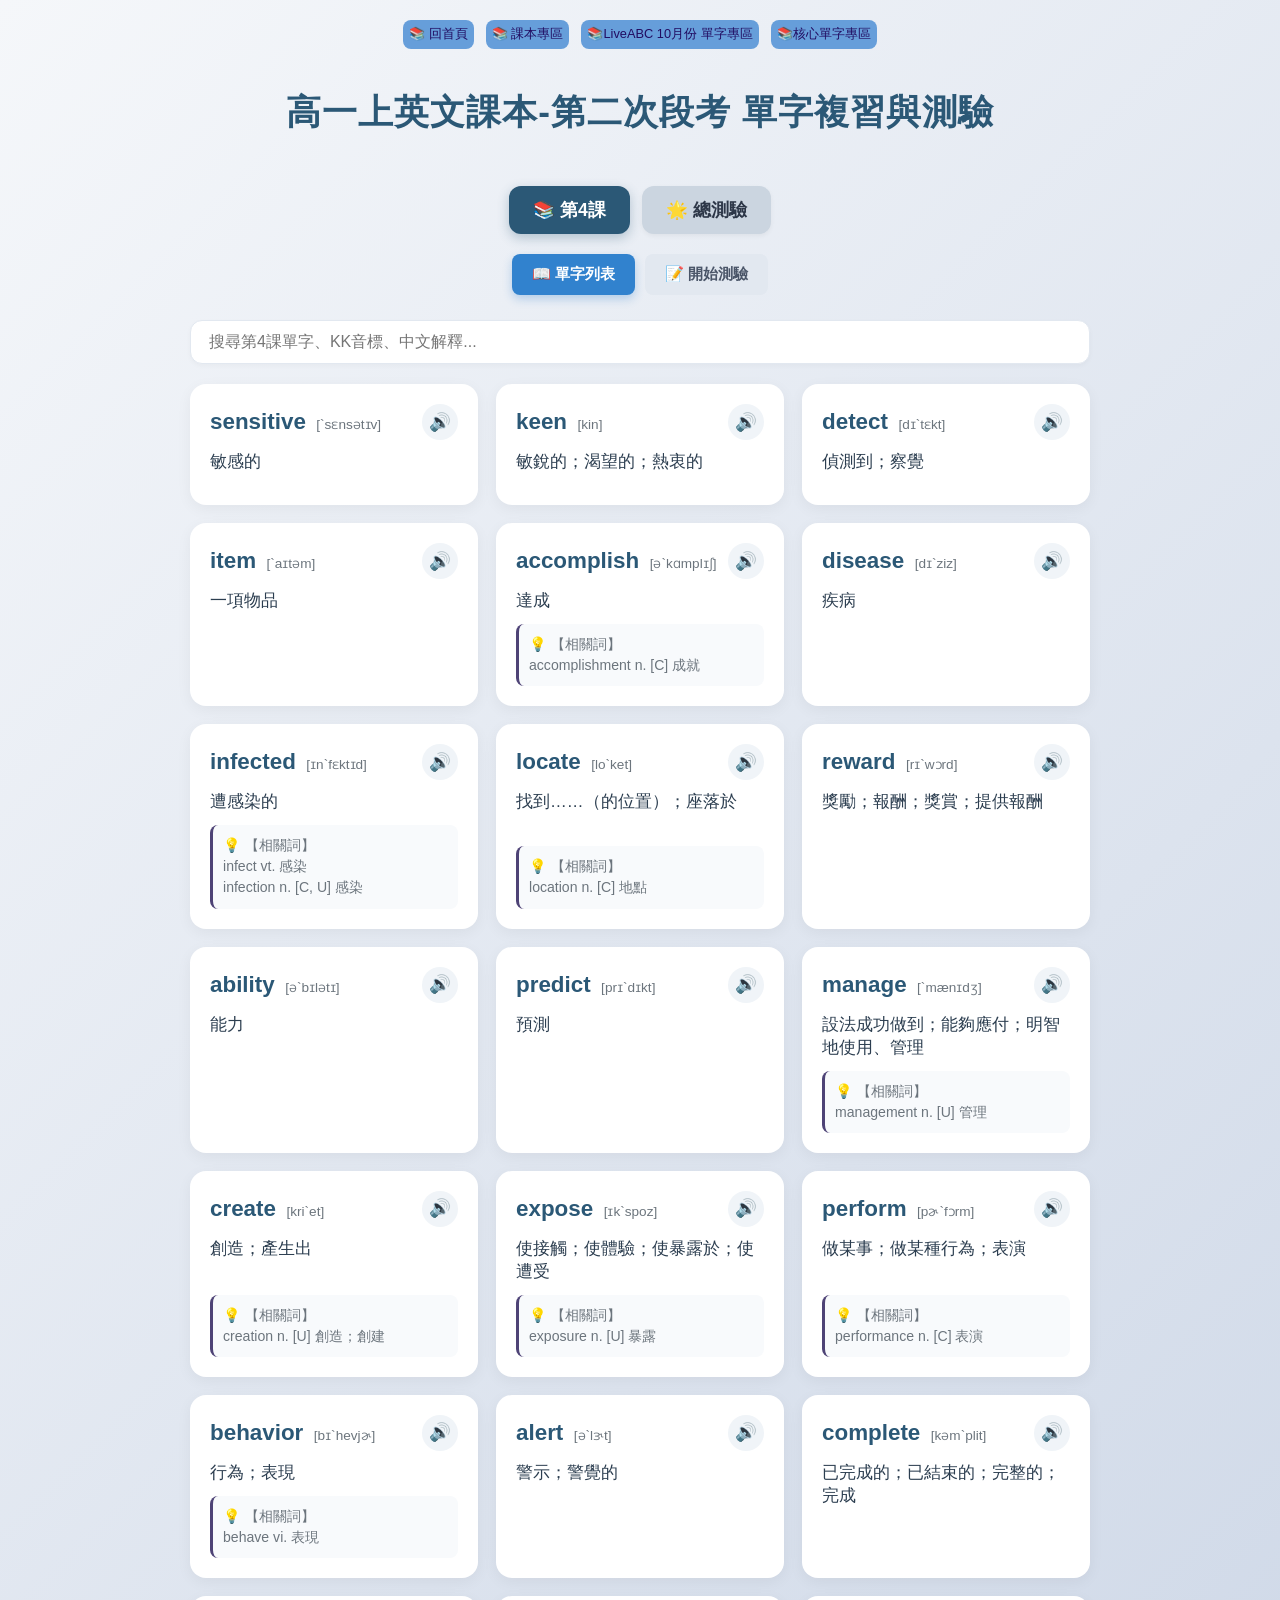
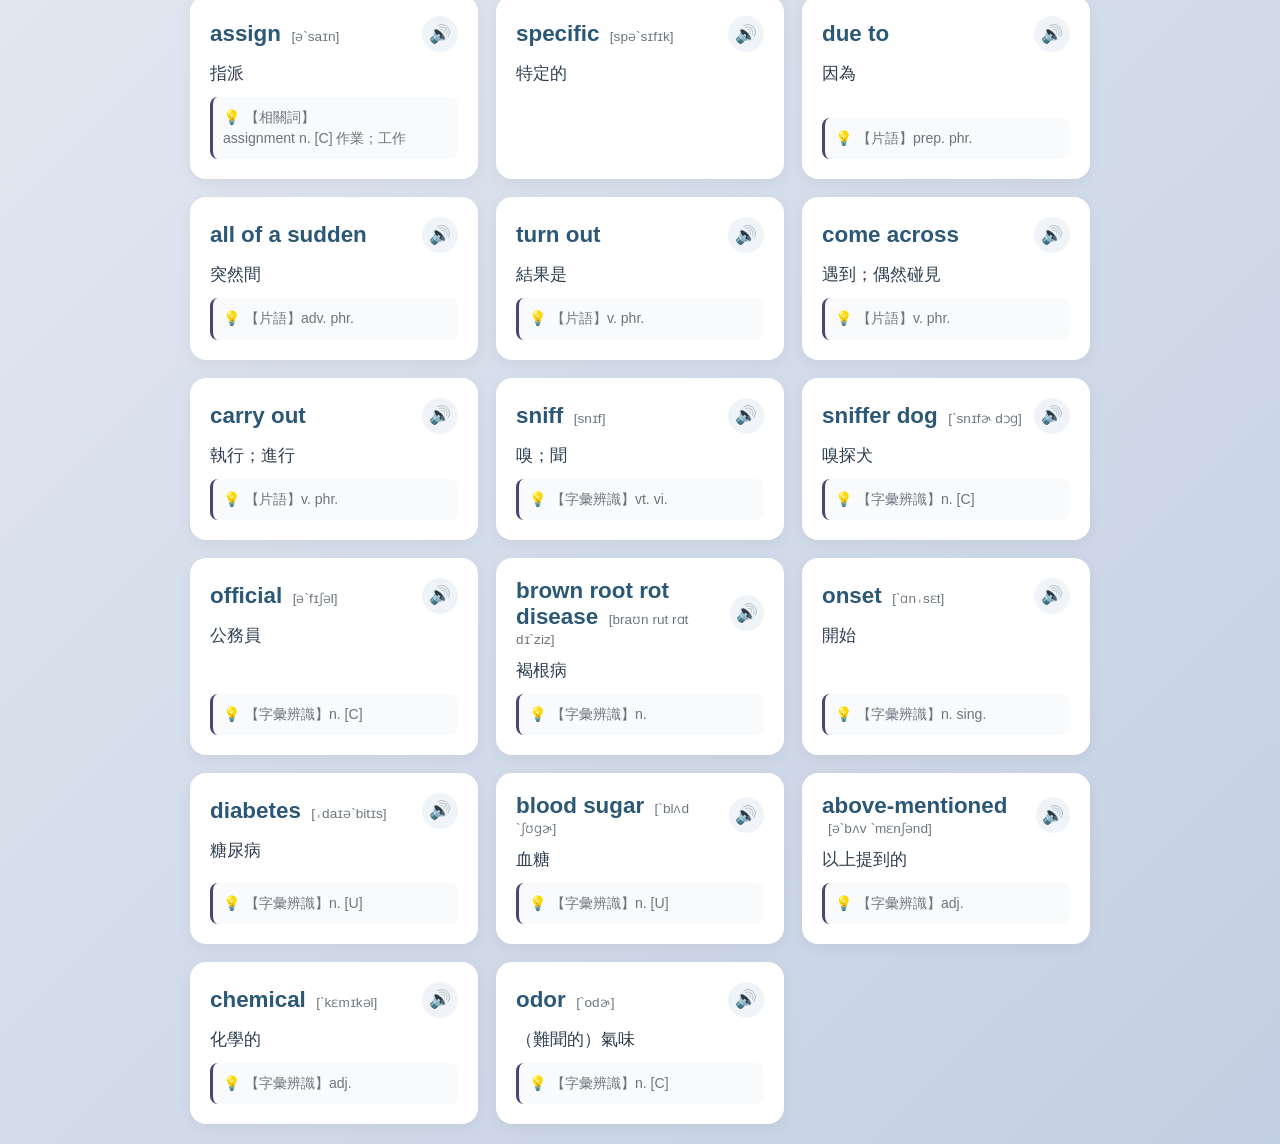
==== index.html @ f65d8a89 "first commit" ====
<!DOCTYPE html>
<html lang="zh-TW">
<head>
    <meta charset="UTF-8">
    <meta name="viewport" content="width=device-width, initial-scale=1.0">
    <title>高一上英文課本-第二次段考 單字複習與測驗</title>
    <link rel="stylesheet" href="style.css">
</head>
<body>
    <div class="container">
        <div class="lesson-tabs">
            <button class="lesson1-btn lesson0-btn" onclick="location.href='index.html'">📚 回首頁 </button>
            <button class="lesson1-btn lesson0-btn" onclick="location.href='index-TextBook-2.html'">📚 課本專區</button>
            <button class="lesson1-btn lesson0-btn" onclick="location.href='index-LiveABC_10_1.html'">📚LiveABC 10月份 單字專區</button>
            <button class="lesson1-btn lesson0-btn" onclick="location.href='index-7000.html'">📚核心單字專區</button>
        </div>
        <header>
            <h1 id="page-title">高一上英文課本-第二次段考 單字複習與測驗</h1>  
        </header>

        <!-- 動態生成：單元切換頁籤 -->
        <div class="lesson-tabs" id="lessonTabsContainer"></div>

        <!-- 動態生成：單元內容區塊 -->
        <div id="dynamicContentContainer"></div>
    </div>

    <!-- 載入資料與測驗引擎 -->
    <script src="WordsData/book1_test2.js"></script>
    <script src="quiz-engine.js"></script>

    <script>
        // =========================================================================
        // 【動態設定區】以後只要在這裡加單元，或在 JS 加資料，HTML 永遠不用動！
        // =========================================================================
        const unitsConfig = [
            // { id: 'lesson1', shortId: 'l1', name: '第1課', dataVar: 'lesson1Data' },
            // { id: 'lesson2', shortId: 'l2', name: '第2課', dataVar: 'lesson2Data' },
            // { id: 'lesson3', shortId: 'l3', name: '第3課', dataVar: 'lesson3Data' },
            { id: 'lesson4', shortId: 'l4', name: '第4課', dataVar: 'lesson4Data' }
            // 之後要加第5單元、第6單元...直接在這裡繼續加物件即可：
            // { id: 'lesson5', shortId: 'l5', name: '第5課', dataVar: 'magazine10w5WordsData' },
        ];

        const lessonWordsMap = {
            //   magazine10w1WordsData: magazine10w1WordsData,
            //   magazine10w2WordsData: magazine10w2WordsData,
            //   magazine10w3WordsData: magazine10w3WordsData,
              lesson4Data: lesson4Data
             // 之後要加第5週、第6週...直接在這裡繼續加物件即可：
             // magazine10w5WordsData: magazine10w5WordsData,
             //注意： 這裡的 magazine10w5WordsData 必須確實存在，否則可能出現 ReferenceError，導致後續程式無法執行。
         };


        // 讓共用引擎抓取資料
        
function getDataByLessonId(lessonId) {
    if (lessonId === 'all') {
        return typeof allData !== 'undefined' ? allData : [];
    }

    const unit = unitsConfig.find(
        u => u.id === lessonId || u.shortId === lessonId
    );

    if (!unit) return [];

    return lessonWordsMap[unit.dataVar] || [];
}


        // 動態渲染整個頁面結構與單字列表
        function initDynamicApp() {
            const tabsContainer = document.getElementById('lessonTabsContainer');
            const contentContainer = document.getElementById('dynamicContentContainer');

            let tabsHtml = '';
            let contentsHtml = '';

            unitsConfig.forEach((unit, index) => {
                const isActiveTab = index === 0 ? 'active' : '';
                const isActiveContent = index === 0 ? 'active' : '';
                const sId = unit.shortId;

                // 產生頂部按鈕
                tabsHtml += `<button class="lesson-btn ${isActiveTab}" onclick="switchLesson('${unit.id}')">📚 ${unit.name}</button>`;

                // 產生對應的單字列表與測驗介面（完全對齊 quiz-engine.js 所需的 ID）
                contentsHtml += `
                    <div id="${unit.id}-container" class="lesson-content ${isActiveContent}">
                        <div class="nav-tabs">
                            <button class="tab-btn active" onclick="switchTab('${sId}', 'list')">📖 單字列表</button>
                            <button class="tab-btn" onclick="switchTab('${sId}', 'quiz')">📝 開始測驗</button>
                        </div>
                        <div id="${sId}-list-tab" class="tab-content active">
                            <div class="controls">
                                <input type="text" id="${sId}-searchInput" class="search-input" placeholder="搜尋${unit.name}單字、KK音標、中文解釋..." onkeyup="filterWords('${sId}')">
                            </div>
                            <div class="word-grid" id="${sId}-wordGrid"></div>
                        </div>
                        <div id="${sId}-quiz-tab" class="tab-content">
                            <div class="quiz-outer-card">
                                <div class="mode-header-title">🎯 ${unit.name}單字互動測驗</div>
                                <div class="mode-header-desc">請選擇您想要的測驗模式與題數，點擊開始挑戰！</div>
                                <div class="setup-panel" id="${sId}-quizSetupPanel">
                                    <div class="setup-group">
                                        <label>選擇測驗題型：</label>
                                        <div class="setup-options">
                                            <button class="setup-btn active" id="${sId}-typeChoiceBtn" onclick="setQuizType('${sId}', 'choice')">英選中 (看英選中)</button>
                                            <button class="setup-btn" id="${sId}-typeChineseToEnglishBtn" onclick="setQuizType('${sId}', 'chineseToEnglish')">中選英 (看中選英)</button>
                                            <button class="setup-btn" id="${sId}-typeSpellBtn" onclick="setQuizType('${sId}', 'spell')">手動拼字填空</button>
                                        </div>
                                    </div>
                                    <div class="setup-group">
                                        <label>選擇測驗題數：</label>
                                        <div class="setup-options">
                                            <button class="setup-btn active" id="${sId}-count10Btn" onclick="setQuizCount('${sId}', 10)">10 題</button>
                                            <button class="setup-btn" id="${sId}-countAllBtn" onclick="setQuizCount('${sId}', 'all')">全部題數</button>
                                        </div>
                                    </div>
                                    <button class="full-next-btn" onclick="startQuiz('${sId}')">🚀 開始作答</button>
                                </div>
                                <div id="${sId}-quizActiveArea" style="display: none;">
                                    <div class="sticky-score-bar">
                                        <span id="${sId}-quizProgress" style="font-weight: bold; color: #4a5568;">進度：0 / 10</span>
                                        <span id="${sId}-quizScore" style="font-weight: bold; color: var(--btn-blue); font-size: 1.1rem;">得分：0 分</span>
                                    </div>
                                    <div class="quiz-inner-box">
                                        <div class="question-label" id="${sId}-questionText">載入中...</div>
                                        <div id="${sId}-quizAnswersArea" class="options-group"></div>
                                        <div class="result-banner" id="${sId}-quizBanner"></div>
                                    </div>
                                    <button class="full-next-btn" id="${sId}-quizNextBtn" onclick="nextQuestion('${sId}')" style="display: none;">下一題 ➔</button>
                                </div>
                                <div id="${sId}-quizFinalResult" style="display: none; text-align: center; padding: 25px; background: #edf2f7; border-radius: 12px;">
                                    <h2 style="margin-top: 0; color: #2d3748;">🎉 ${unit.name}測驗完成！</h2>
                                    <p style="font-size: 1.1rem; color: #4a5568;">您的最終得分：</p>
                                    <div id="${sId}-finalScoreDisplay" style="font-size: 3rem; font-weight: bold; color: var(--btn-blue); margin: 10px 0 20px 0;">0 / 100</div>
                                    <div id="${sId}-wrongReviewContainer"></div>
                                    <button class="full-next-btn" onclick="resetQuizSetup('${sId}')" style="max-width: 240px; margin: 20px auto 0 auto;">🔄 重新設定並再試一次</button>
                                </div>
                            </div>
                        </div>
                    </div>
                `;
            });

            // 總測驗
            tabsHtml += `<button class="lesson-btn" onclick="switchLesson('all')">🌟 總測驗</button>`;
            contentsHtml += `
                <div id="all-container" class="lesson-content">
                    <div class="nav-tabs">
                        <button class="tab-btn active" onclick="switchTab('all', 'list')">📖 全部單字總覽</button>
                        <button class="tab-btn" onclick="switchTab('all', 'quiz')">📝 開始總測驗</button>
                    </div>
                    <div id="all-list-tab" class="tab-content active">
                        <div class="controls">
                            <input type="text" id="all-searchInput" class="search-input" placeholder="搜尋所有課程單字、片語、KK音標、中文解釋..." onkeyup="filterWords('all')">
                        </div>
                        <div class="word-grid" id="all-wordGrid"></div>
                    </div>
                    <div id="all-quiz-tab" class="tab-content">
                        <div class="quiz-outer-card">
                            <div class="mode-header-title">🌟 總測驗（涵蓋全部單字與片語）</div>
                            <div class="mode-header-desc">請選擇您想要的測驗模式與題數，挑戰跨課綜合單字大考驗！</div>
                            <div class="setup-panel" id="all-quizSetupPanel">
                                <div class="setup-group">
                                    <label>選擇測驗題型：</label>
                                    <div class="setup-options">
                                        <button class="setup-btn active" id="all-typeChoiceBtn" onclick="setQuizType('all', 'choice')">英選中 (看英選中)</button>
                                        <button class="setup-btn" id="all-typeChineseToEnglishBtn" onclick="setQuizType('all', 'chineseToEnglish')">中選英 (看中選英)</button>
                                        <button class="setup-btn" id="all-typeSpellBtn" onclick="setQuizType('all', 'spell')">手動拼字填空</button>
                                    </div>
                                </div>
                                <div class="setup-group">
                                    <label>選擇測驗題數：</label>
                                    <div class="setup-options">
                                        <button class="setup-btn active" id="all-count10Btn" onclick="setQuizCount('all', 10)">10 題</button>
                                        <button class="setup-btn" id="all-count20Btn" onclick="setQuizCount('all', 20)">20 題</button>
                                        <button class="setup-btn" id="all-countAllBtn" onclick="setQuizCount('all', 'all')">全部題數</button>
                                    </div>
                                </div>
                                <button class="full-next-btn" onclick="startQuiz('all')">🚀 開始總測驗</button>
                            </div>
                            <div id="all-quizActiveArea" style="display: none;">
                                <div class="sticky-score-bar">
                                    <span id="all-quizProgress" style="font-weight: bold; color: #4a5568;">進度：0 / 10</span>
                                    <span id="all-quizScore" style="font-weight: bold; color: var(--btn-blue); font-size: 1.1rem;">得分：0 分</span>
                                </div>
                                <div class="quiz-inner-box">
                                    <div class="question-label" id="all-questionText">載入中...</div>
                                    <div id="all-quizAnswersArea" class="options-group"></div>
                                    <div class="result-banner" id="all-quizBanner"></div>
                                </div>
                                <button class="full-next-btn" id="all-quizNextBtn" onclick="nextQuestion('all')" style="display: none;">下一題 ➔</button>
                            </div>
                            <div id="all-quizFinalResult" style="display: none; text-align: center; padding: 25px; background: #edf2f7; border-radius: 12px;">
                                <h2 style="margin-top: 0; color: #2d3748;">🎉 總測驗完成！</h2>
                                <p style="font-size: 1.1rem; color: #4a5568;">您的最終得分：</p>
                                <div id="all-finalScoreDisplay" style="font-size: 3rem; font-weight: bold; color: var(--btn-blue); margin: 10px 0 20px 0;">0 / 100</div>
                                <div id="all-wrongReviewContainer"></div>
                                <button class="full-next-btn" onclick="resetQuizSetup('all')" style="max-width: 240px; margin: 20px auto 0 auto;">🔄 重新設定並再試一次</button>
                            </div>
                        </div>
                    </div>
                </div>
            `;

            // 注入 DOM 
            tabsContainer.innerHTML = tabsHtml;
            contentContainer.innerHTML = contentsHtml;

            // 確保 DOM 建立完成後，立即呼叫引擎將各單元卡片渲染進各自的網格中
            setTimeout(() => {
    unitsConfig.forEach(unit => {
        const words = getDataByLessonId(unit.id);

        console.log(
            `[${unit.name}] 單字數量：`,
            words.length,
            words
        );

        renderWords(unit.shortId, words);
    });

    if (typeof allData !== 'undefined') {
        console.log('[總複習] 單字數量：', allData.length);
        renderWords('all', allData);
    } else {
        console.error('找不到 allData，請檢查資料來源。');
    }
}, 50);
        }

        // 頁面載入時觸發動態生成
        window.onload = initDynamicApp;
    </script>
</body>
</html>
---- style.css ----
:root {
            --primary: #2b5876;
            --primary-light: #4e4376;
            --bg-grad: linear-gradient(135deg, #f5f7fa 0%, #c3cfe2 100%);
            --card-bg: #ffffff;
            --text-main: #2c3e50;
            --text-sub: #6c757d;
            --border-color: #e2e8f0;
            --danger: #dc3545;
            --danger-bg: #f8d7da;
            --danger-border: #f5c6cb;
            --danger-text: #721c24;
            --success: #28a745;
            --success-bg: #d4edda;
            --success-border: #c3e6cb;
            --success-text: #155724;
            --btn-blue: #3182ce;
            --btn-blue-hover: #2b6cb0;
        }

        body {
            font-family: 'PingFang TC', 'Microsoft JhengHei', 'Helvetica Neue', Arial, sans-serif;
            background: var(--bg-grad);
            margin: 0;
            padding: 20px;
            color: var(--text-main);
            min-height: 100vh;
        }

        .container {
            max-width: 900px;
            margin: 0 auto;
        }

        header {
            text-align: center;
            padding: 20px 0;
            margin-bottom: 20px;
        }

        header h1 {
            margin: 0 0 10px 0;
            font-size: 2.2rem;
            color: var(--primary);
            letter-spacing: 1px;
        }

        header p {
            margin: 0;
            color: var(--text-sub);
            font-size: 1rem;
        }

        /* 課次大分頁列 */
        .lesson-tabs {
            display: flex;
            justify-content: center;
            gap: 12px;
            margin-bottom: 20px;
            flex-wrap: wrap;
        }

        .lesson-btn {
            background-color: #cbd5e0;
            border: none;
            color: #2d3748;
            padding: 12px 24px;
            border-radius: 12px;
            font-size: 1.1rem;
            font-weight: bold;
            cursor: pointer;
            transition: all 0.2s ease;
            box-shadow: 0 2px 5px rgba(0,0,0,0.05);
        }

        
        .lesson-btn:hover {
            background-color: #a0aec0;
        }

        .lesson-btn.active {
            background-color: var(--primary);
            color: white;
            box-shadow: 0 4px 12px rgba(43, 88, 118, 0.3);
        }

        .lesson0-btn {
            padding: 6px 6px; 
            font-size: 0.8rem;
            border-radius: 8px;
        }

        .lesson1-btn {
            background-color: #669eda;
            border: none;
            color: #220d62;
            
        }

        .lesson1-btn:hover {
            background-color: #a0aec0;
        }

        .lesson1-btn.active {
            background-color: var(--primary);
            color: white;
            box-shadow: 0 4px 12px rgba(43, 88, 118, 0.3);
        }



        /* 功能子分頁列 */
        .nav-tabs {
            display: flex;
            justify-content: center;
            gap: 10px;
            margin-bottom: 25px;
        }

        .tab-btn {
            background-color: #e2e8f0;
            border: none;
            color: #4a5568;
            padding: 10px 20px;
            border-radius: 8px;
            font-size: 0.95rem;
            font-weight: bold;
            cursor: pointer;
            transition: all 0.2s ease;
        }

        .tab-btn:hover {
            background-color: #cbd5e0;
        }

        .tab-btn.active {
            background-color: var(--btn-blue);
            color: white;
            box-shadow: 0 4px 10px rgba(49, 130, 206, 0.3);
        }

        .lesson-content {
            display: none;
        }

        .lesson-content.active {
            display: block;
        }

        .tab-content {
            display: none;
        }

        .tab-content.active {
            display: block;
        }

        /* 搜尋與篩選列 */
        .controls {
            margin-bottom: 20px;
        }

        .search-input {
            width: 100%;
            padding: 12px 18px;
            border-radius: 12px;
            border: 1px solid var(--border-color);
            font-size: 1rem;
            box-shadow: 0 2px 5px rgba(0,0,0,0.03);
            outline: none;
            transition: border 0.2s;
            box-sizing: border-box;
        }

        .search-input:focus {
            border-color: var(--primary);
        }

        /* 卡片列表 */
        .word-grid {
            display: grid;
            grid-template-columns: repeat(auto-fill, minmax(270px, 1fr));
            gap: 18px;
        }

        .word-card {
            background: var(--card-bg);
            border-radius: 16px;
            padding: 20px;
            box-shadow: 0 4px 15px rgba(0,0,0,0.05);
            transition: transform 0.2s, box-shadow 0.2s;
            display: flex;
            flex-direction: column;
            justify-content: space-between;
        }

        .word-card:hover {
            transform: translateY(-4px);
            box-shadow: 0 8px 20px rgba(0,0,0,0.1);
        }

        .word-header {
            display: flex;
            justify-content: space-between;
            align-items: center;
            margin-bottom: 10px;
        }

        .word-title {
            font-size: 1.4rem;
            font-weight: bold;
            color: var(--primary);
        }

        .speech-btn {
            background: #f0f4f8;
            border: none;
            border-radius: 50%;
            width: 36px;
            height: 36px;
            cursor: pointer;
            display: flex;
            align-items: center;
            justify-content: center;
            font-size: 1.1rem;
            transition: background 0.2s;
        }

        .speech-btn:hover {
            background: #e2e8f0;
        }

        .word-def {
            font-size: 1.05rem;
            color: var(--text-main);
            margin-bottom: 12px;
            font-weight: 500;
        }

        .word-ext {
            font-size: 0.88rem;
            color: var(--text-sub);
            background: #f8fafc;
            padding: 10px;
            border-radius: 8px;
            border-left: 3px solid var(--primary-light);
            line-height: 1.5;
        }

        /* 測驗模式外框 */
        .quiz-outer-card {
            background: var(--card-bg);
            border-radius: 16px;
            padding: 35px 30px;
            box-shadow: 0 6px 20px rgba(0,0,0,0.06);
            max-width: 750px;
            margin: 0 auto;
        }







        .mode-header-title {
            font-size: 1.35rem;
            font-weight: 800;
            color: #2d3748;
            margin-bottom: 6px;
        }

        .mode-header-desc {
            color: #718096;
            font-size: 0.95rem;
            margin-bottom: 20px;
        }

        .setup-panel {
            background: #f8fafc;
            border: 1px solid #e2e8f0;
            border-radius: 12px;
            padding: 20px;
            margin-bottom: 20px;
        }

        .setup-group {
            margin-bottom: 15px;
        }

        .setup-group label {
            display: block;
            font-weight: bold;
            margin-bottom: 8px;
            color: #4a5568;
        }

        .setup-options {
            display: flex;
            gap: 10px;
            flex-wrap: wrap;
        }

        .setup-btn {
            flex: 1;
            min-width: 120px;
            padding: 10px;
            border: 1px solid #cbd5e0;
            background: #ffffff;
            border-radius: 8px;
            font-weight: bold;
            color: #4a5568;
            cursor: pointer;
            transition: all 0.2s;
        }

        .setup-btn.active {
            background: var(--btn-blue);
            color: white;
            border-color: var(--btn-blue);
        }

        .quiz-inner-box {
            background: #f8fafc;
            border: 1px solid #e2e8f0;
            border-radius: 12px;
            padding: 24px;
            margin-bottom: 20px;
        }

        .question-label {
            font-size: 1.15rem;
            font-weight: bold;
            color: #2d3748;
            margin-bottom: 18px;
            line-height: 1.5;
        }

        .options-group {
            display: flex;
            flex-direction: column;
            gap: 12px;
        }

        .single-option-btn {
            background: #ffffff;
            border: 1px solid #cbd5e0;
            padding: 15px 20px;
            border-radius: 10px;
            font-size: 1rem;
            text-align: left;
            cursor: pointer;
            transition: all 0.15s ease-in-out;
            color: #4a5568;
            font-weight: 500;
            display: block;
            width: 100%;
            box-sizing: border-box;
        }

        .single-option-btn:hover:not(:disabled) {
            border-color: var(--btn-blue);
            background: #f7fafc;
        }

        .single-option-btn.selected-correct {
            border: 2px solid var(--success) !important;
            background-color: var(--success-bg) !important;
            color: var(--success-text) !important;
            font-weight: bold;
        }

        .single-option-btn.selected-wrong {
            border: 2px solid var(--danger) !important;
            background-color: var(--danger-bg) !important;
            color: var(--danger-text) !important;
            font-weight: bold;
        }

        .single-option-btn.disabled-muted {
            opacity: 0.5;
            cursor: not-allowed;
        }

        .input-group {
            display: flex;
            gap: 10px;
            margin-bottom: 10px;
        }

        .spell-input {
            flex: 1;
            padding: 12px 16px;
            border: 2px solid #cbd5e0;
            border-radius: 10px;
            font-size: 1.1rem;
            outline: none;
            background: #fff;
        }

        .spell-input:focus {
            border-color: var(--btn-blue);
        }

        .spell-input.correct-input {
            border-color: var(--success) !important;
            background-color: var(--success-bg) !important;
            color: var(--success-text) !important;
            font-weight: bold;
        }

        .spell-input.wrong-input {
            border-color: var(--danger) !important;
            background-color: var(--danger-bg) !important;
            color: var(--danger-text) !important;
            font-weight: bold;
        }

        .action-sub-btn {
            background: var(--btn-blue);
            color: white;
            border: none;
            padding: 0 20px;
            border-radius: 10px;
            font-weight: bold;
            cursor: pointer;
            transition: background 0.2s;
        }

        .action-sub-btn:hover {
            background: var(--btn-blue-hover);
        }

        .result-banner {
            margin-top: 15px;
            padding: 15px 20px;
            border-radius: 10px;
            font-size: 1.05rem;
            font-weight: bold;
            line-height: 1.6;
            display: none;
        }

        .result-banner.wrong {
            background-color: var(--danger-bg) !important;
            border: 1px solid var(--danger-border) !important;
            color: var(--danger-text) !important;
            display: block !important;
        }

        .result-banner.correct {
            background-color: var(--success-bg) !important;
            border: 1px solid var(--success-border) !important;
            color: var(--success-text) !important;
            display: block !important;
        }

        .banner-ext-info {
            font-weight: normal;
            font-size: 0.9rem;
            margin-top: 8px;
            padding-top: 8px;
            border-top: 1px dashed rgba(0,0,0,0.15);
        }

        .full-next-btn {
            width: 100%;
            padding: 15px;
            background: var(--btn-blue);
            color: white;
            border: none;
            border-radius: 10px;
            font-size: 1.1rem;
            font-weight: bold;
            cursor: pointer;
            box-shadow: 0 4px 6px rgba(49, 130, 206, 0.2);
            margin-top: 15px;

            
            /* 讓手機版的測驗按鈕列或最下方按鈕固定在底部 */
    /* position: sticky; */
    position: relative; /* 確保不使用 fixed 亂飄 */
    bottom: 15px;
    z-index: 10;
    box-shadow: 0 4px 12px rgba(0,0,0,0.15);
        }


        .quiz-mode-hide {
    display: none !important;
}


        .full-next-btn:hover {
            background: var(--btn-blue-hover);
        }

        .sticky-score-bar {
            position: sticky;
            top: 10px;
            z-index: 100;
            background: #ffffff;
            border: 1px solid #cbd5e0;
            border-radius: 12px;
            padding: 12px 20px;
            display: flex;
            justify-content: space-between;
            align-items: center;
            box-shadow: 0 4px 12px rgba(0,0,0,0.08);
            margin-bottom: 20px;
        }

        /* 錯題總整理區塊樣式 */
        .wrong-review-section {
            margin-top: 20px;
            background: #fff5f5;
            border: 1px solid #feb2b2;
            border-radius: 12px;
            padding: 20px;
            text-align: left;
        }

        .wrong-review-title {
            font-weight: bold;
            color: var(--danger);
            font-size: 1.1rem;
            margin-bottom: 12px;
            display: flex;
            align-items: center;
            gap: 6px;
        }

        .wrong-item-card {
            background: #ffffff;
            border-left: 4px solid var(--danger);
            padding: 12px 15px;
            margin-bottom: 10px;
            border-radius: 6px;
            box-shadow: 0 2px 5px rgba(0,0,0,0.03);
        }

        @media (max-width: 600px) {
            body { padding: 12px; }
            header h1 { font-size: 1.5rem; }
            .word-grid { grid-template-columns: 1fr; }
            .quiz-outer-card { padding: 20px 16px; }
            .input-group { flex-direction: column; }
            .action-sub-btn { padding: 12px; }
        }
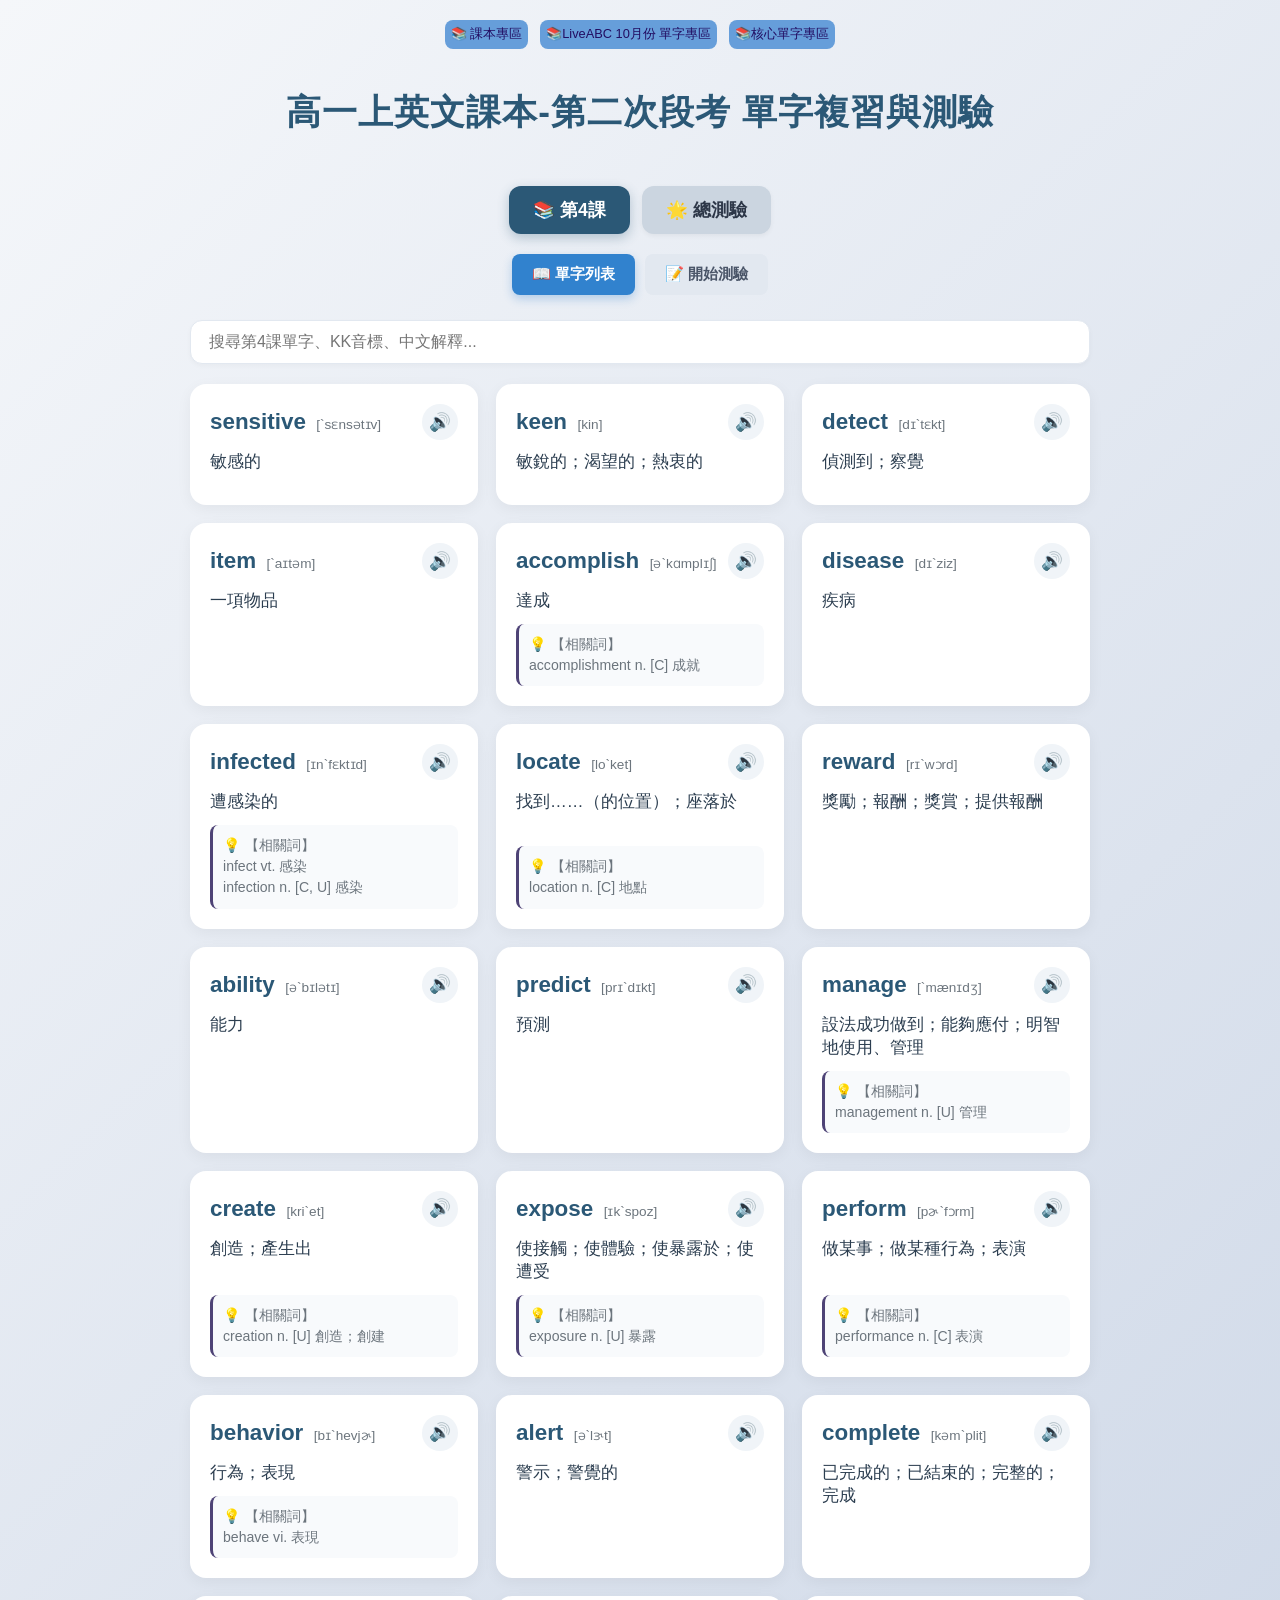
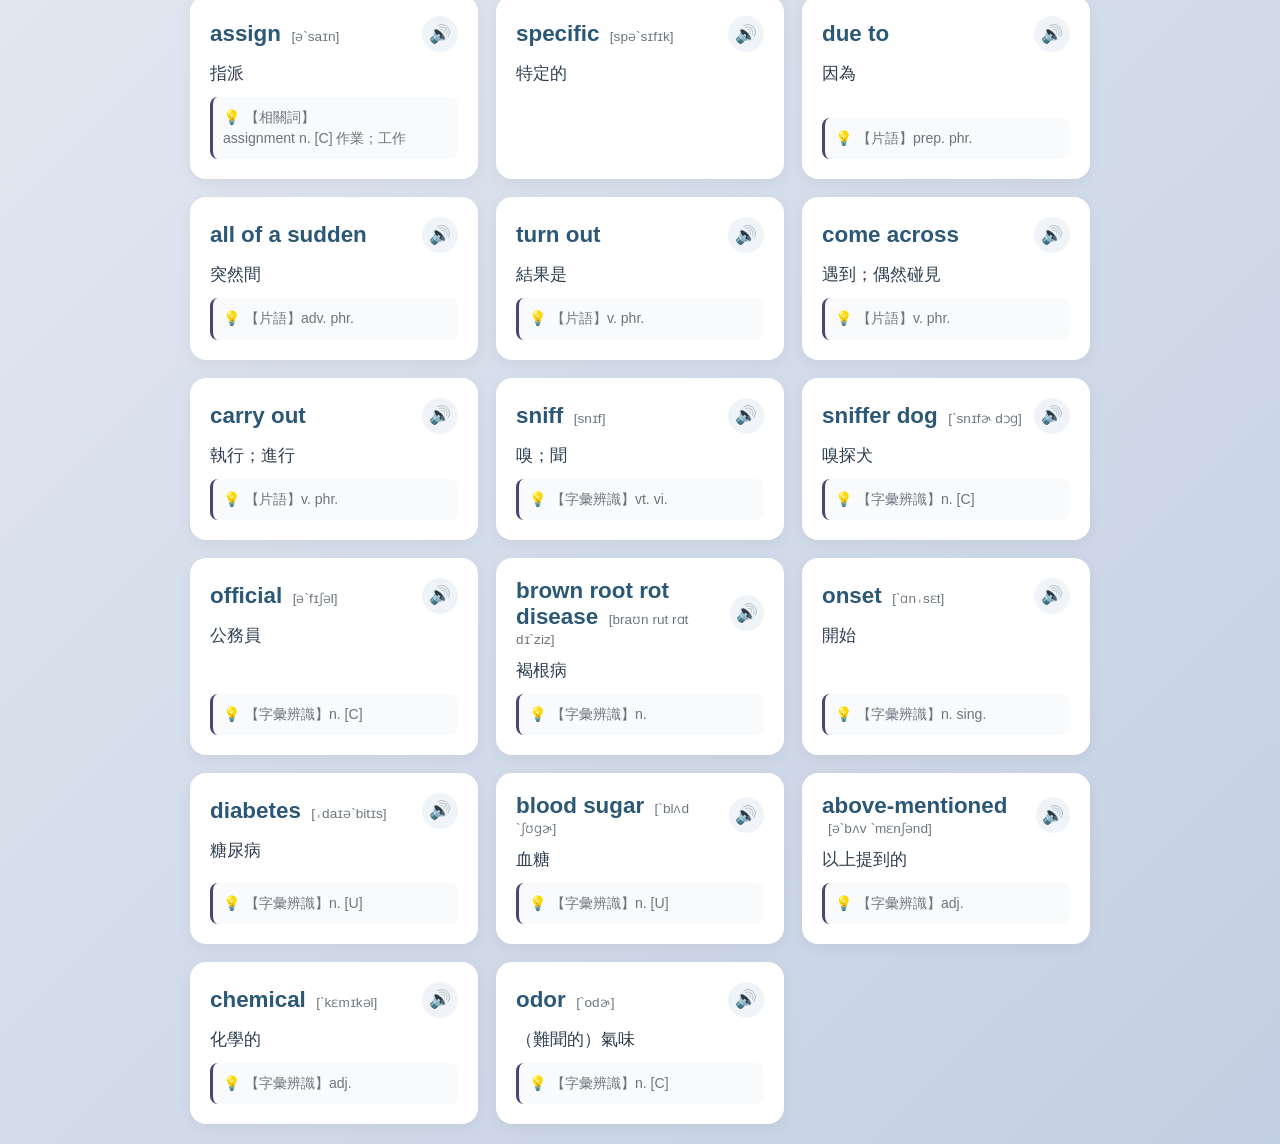
==== commit 3ac1a22e: "隱藏回首頁的按鈕" ====
--- a/index.html
+++ b/index.html
@@ -9,7 +9,7 @@
 <body>
     <div class="container">
         <div class="lesson-tabs">
-            <button class="lesson1-btn lesson0-btn" onclick="location.href='index.html'">📚 回首頁 </button>
+            <button class="lesson1-btn lesson0-btn" style="display: none;" onclick="location.href='index.html'">📚 回首頁 </button>
             <button class="lesson1-btn lesson0-btn" onclick="location.href='index-TextBook-2.html'">📚 課本專區</button>
             <button class="lesson1-btn lesson0-btn" onclick="location.href='index-LiveABC_10_1.html'">📚LiveABC 10月份 單字專區</button>
             <button class="lesson1-btn lesson0-btn" onclick="location.href='index-7000.html'">📚核心單字專區</button>
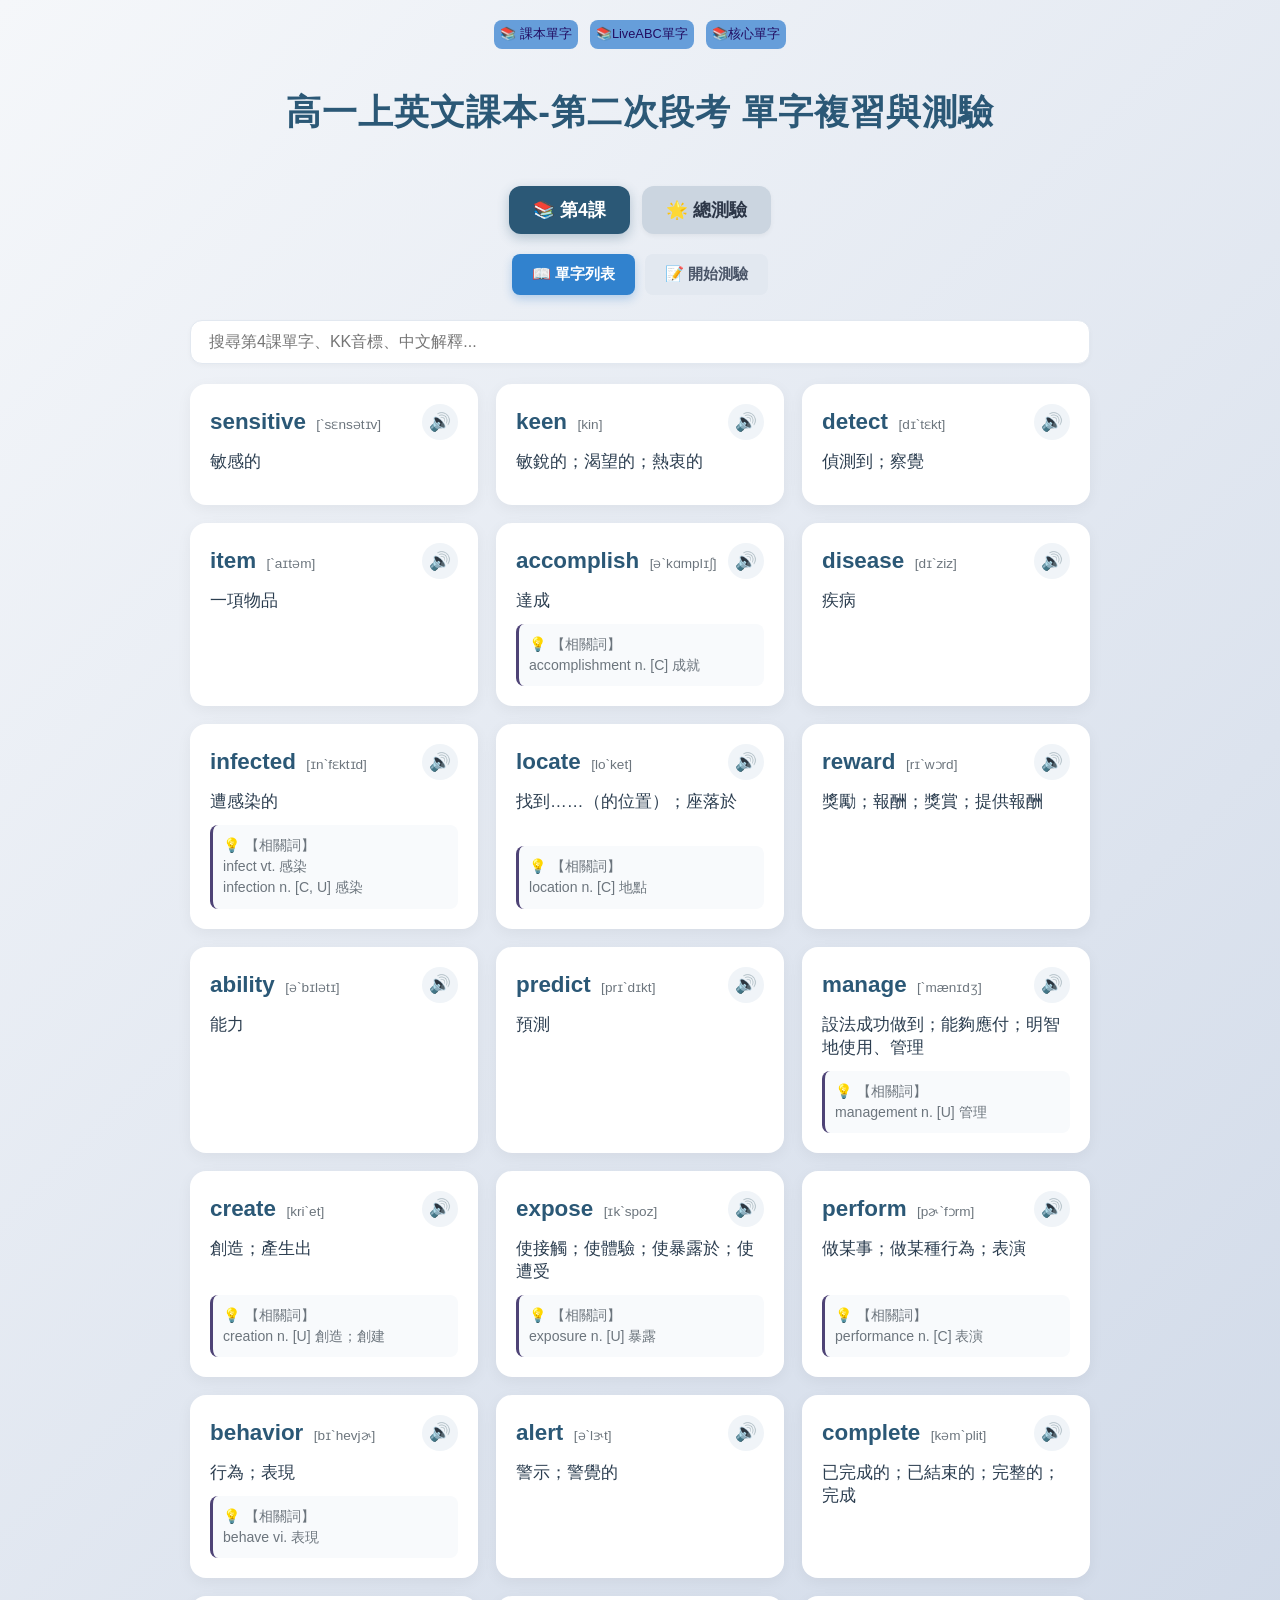
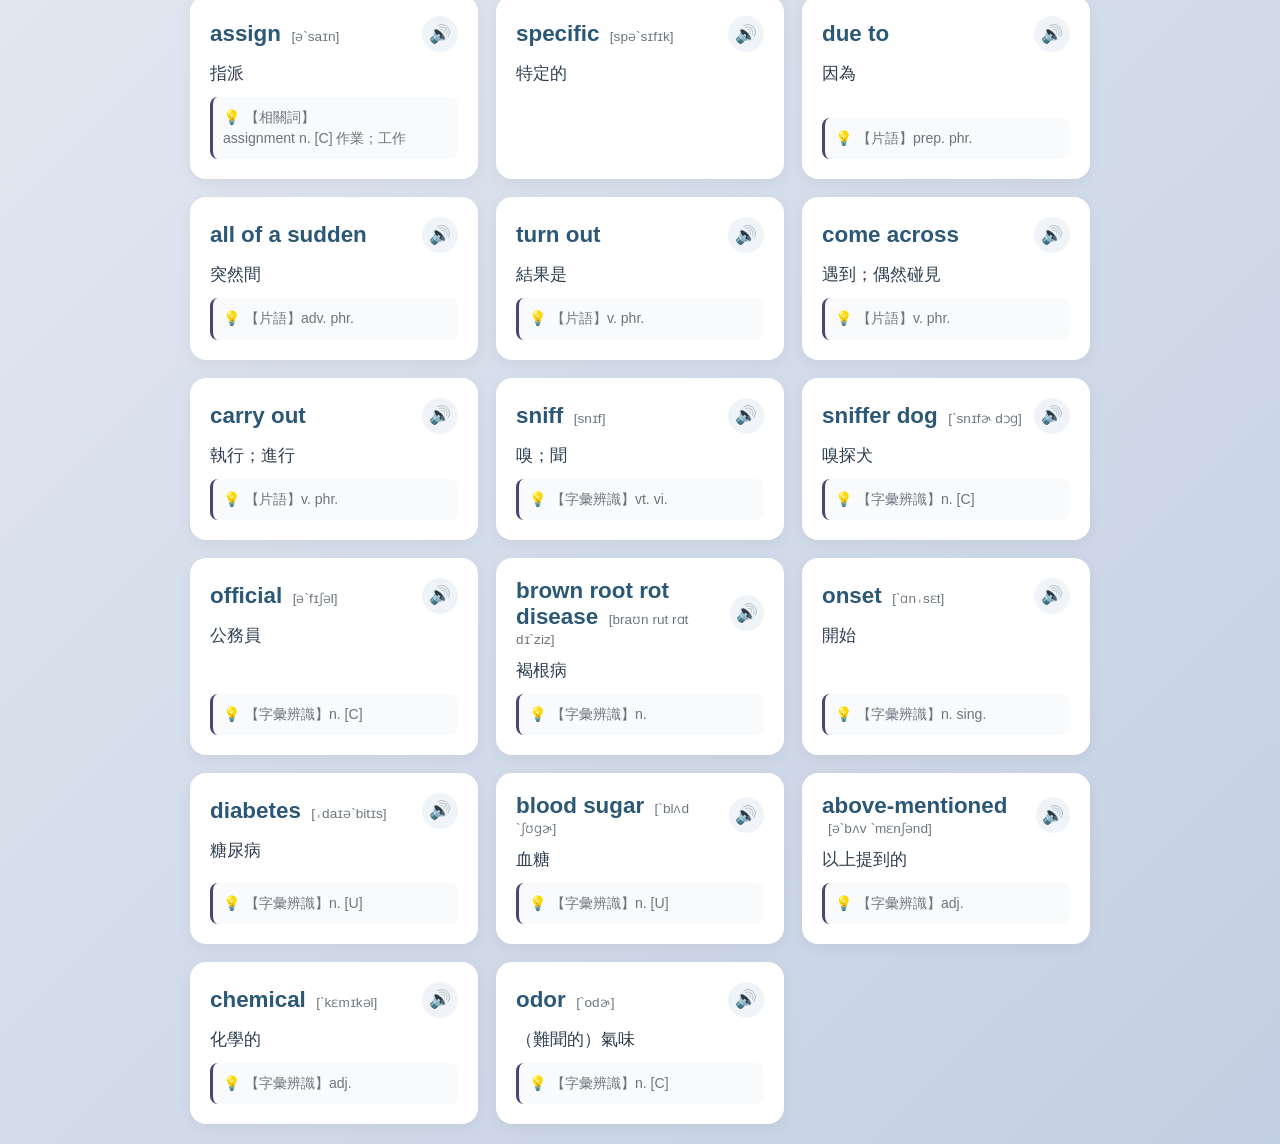
==== commit 9f102088: "調整標題列字數" ====
--- a/index.html
+++ b/index.html
@@ -10,9 +10,9 @@
     <div class="container">
         <div class="lesson-tabs">
             <button class="lesson1-btn lesson0-btn" style="display: none;" onclick="location.href='index.html'">📚 回首頁 </button>
-            <button class="lesson1-btn lesson0-btn" onclick="location.href='index-TextBook-2.html'">📚 課本專區</button>
-            <button class="lesson1-btn lesson0-btn" onclick="location.href='index-LiveABC_10_1.html'">📚LiveABC 10月份 單字專區</button>
-            <button class="lesson1-btn lesson0-btn" onclick="location.href='index-7000.html'">📚核心單字專區</button>
+            <button class="lesson1-btn lesson0-btn" onclick="location.href='index-TextBook-2.html'">📚 課本單字</button>
+            <button class="lesson1-btn lesson0-btn" onclick="location.href='index-LiveABC_10_1.html'">📚LiveABC單字</button>
+            <button class="lesson1-btn lesson0-btn" onclick="location.href='index-7000-2.html'">📚核心單字</button>
         </div>
         <header>
             <h1 id="page-title">高一上英文課本-第二次段考 單字複習與測驗</h1>  
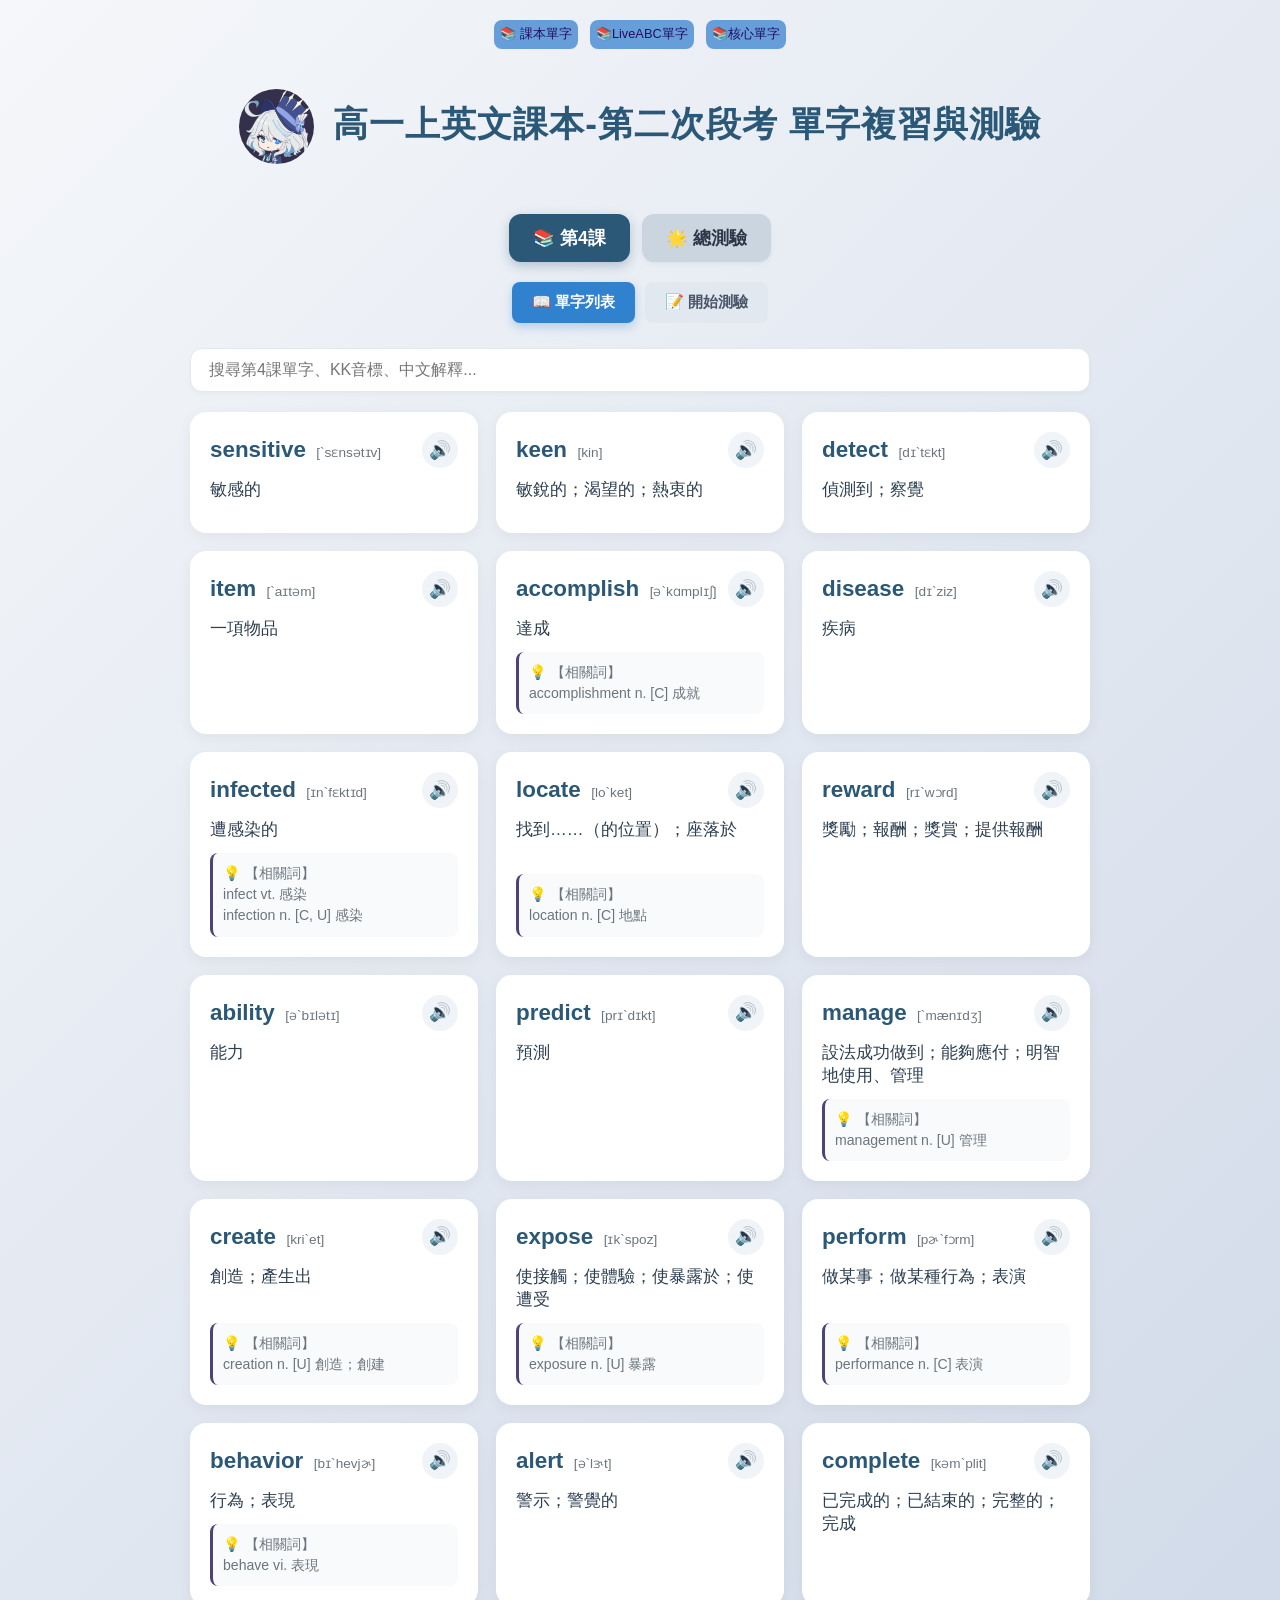
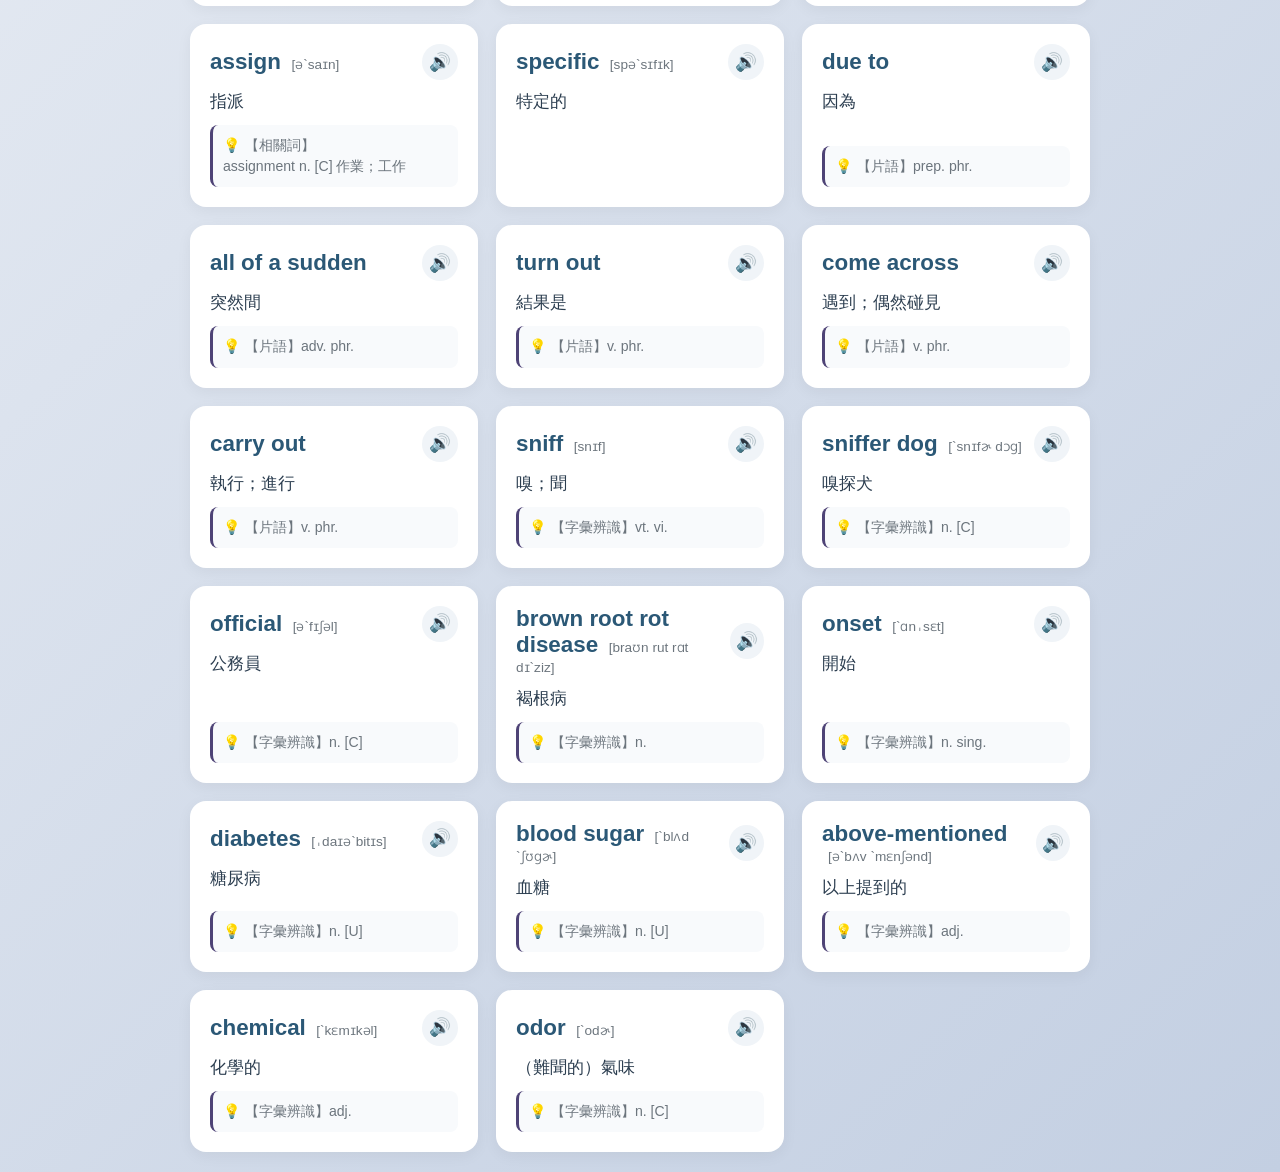
==== commit c15bb6eb: "增加logo小圖案" ====
--- a/index.html
+++ b/index.html
@@ -15,7 +15,10 @@
             <button class="lesson1-btn lesson0-btn" onclick="location.href='index-7000-2.html'">📚核心單字</button>
         </div>
         <header>
-            <h1 id="page-title">高一上英文課本-第二次段考 單字複習與測驗</h1>  
+            
+            <h1 id="page-title">
+                <img src="logo.gif" alt="icon" style="width: 75px; height: 75px; border-radius: 50%; vertical-align: middle; margin-right: 8px;">
+                高一上英文課本-第二次段考 單字複習與測驗</h1>  
         </header>
 
         <!-- 動態生成：單元切換頁籤 -->
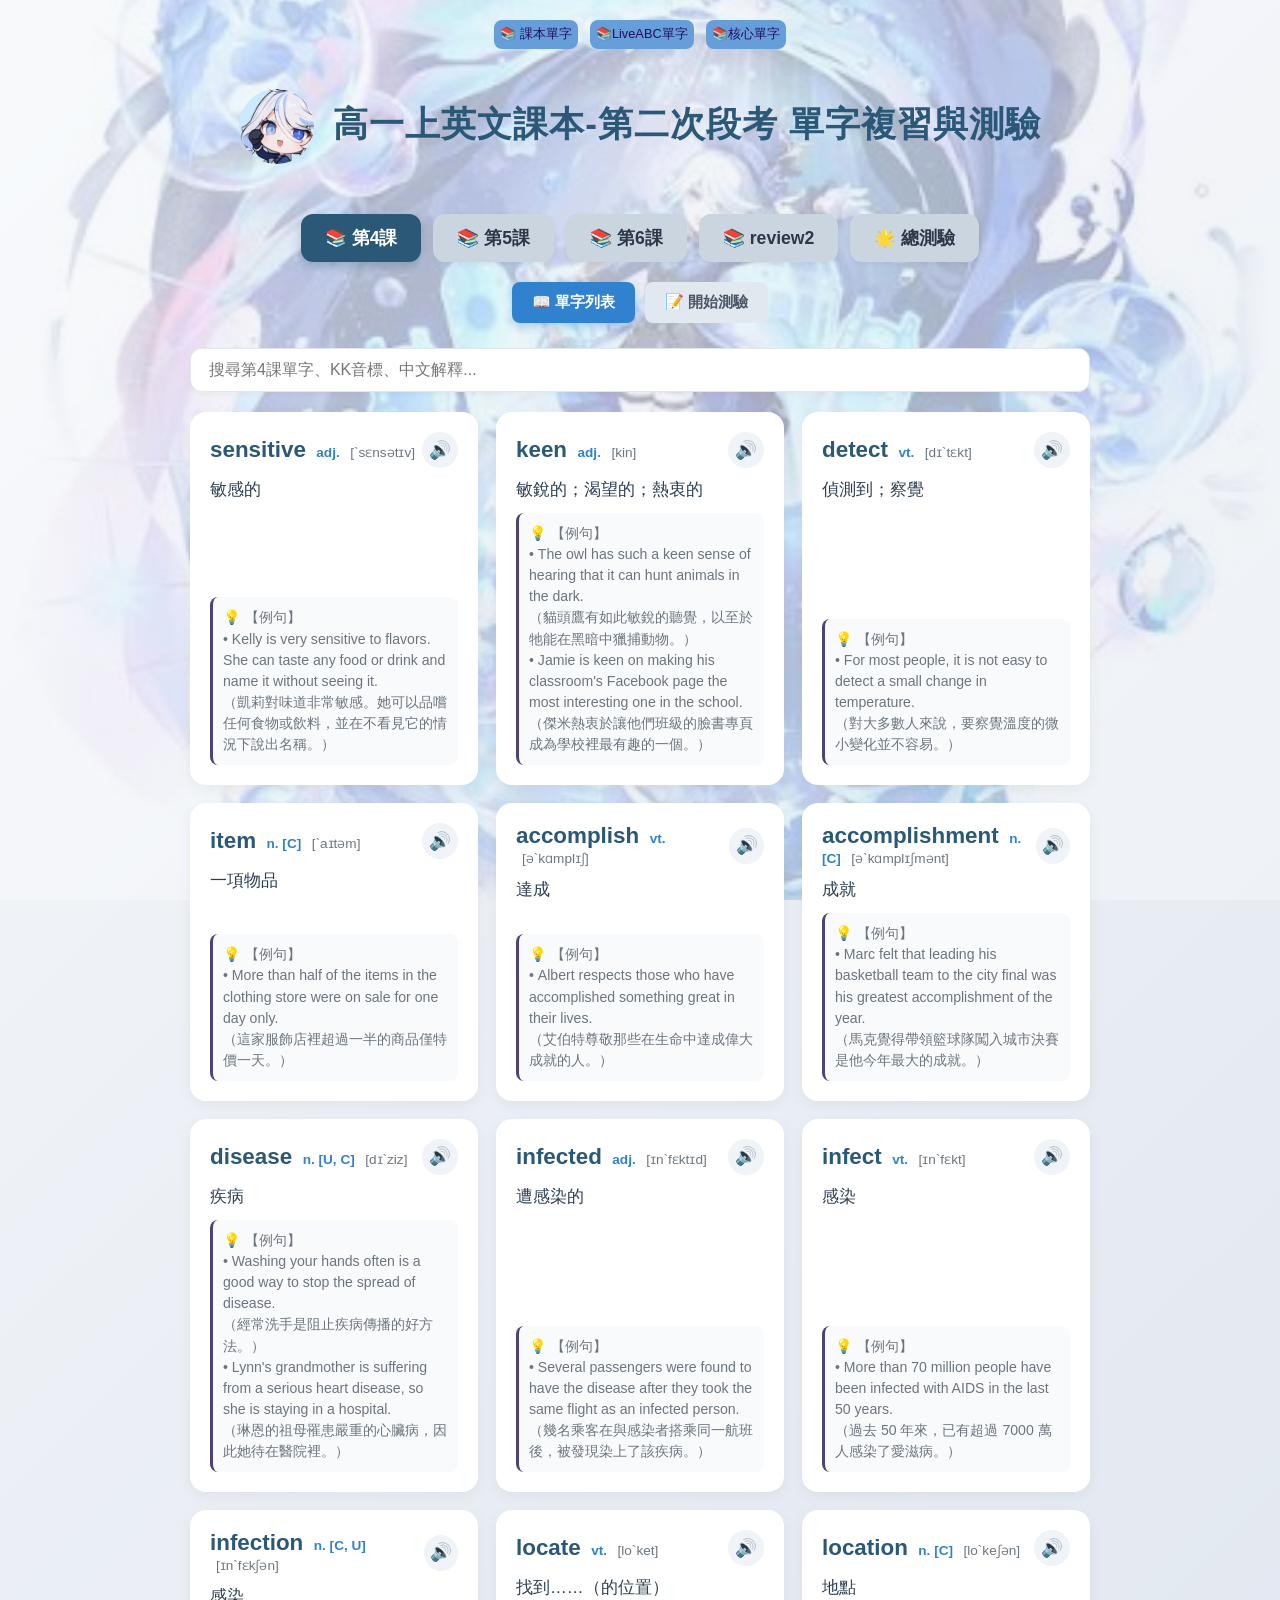
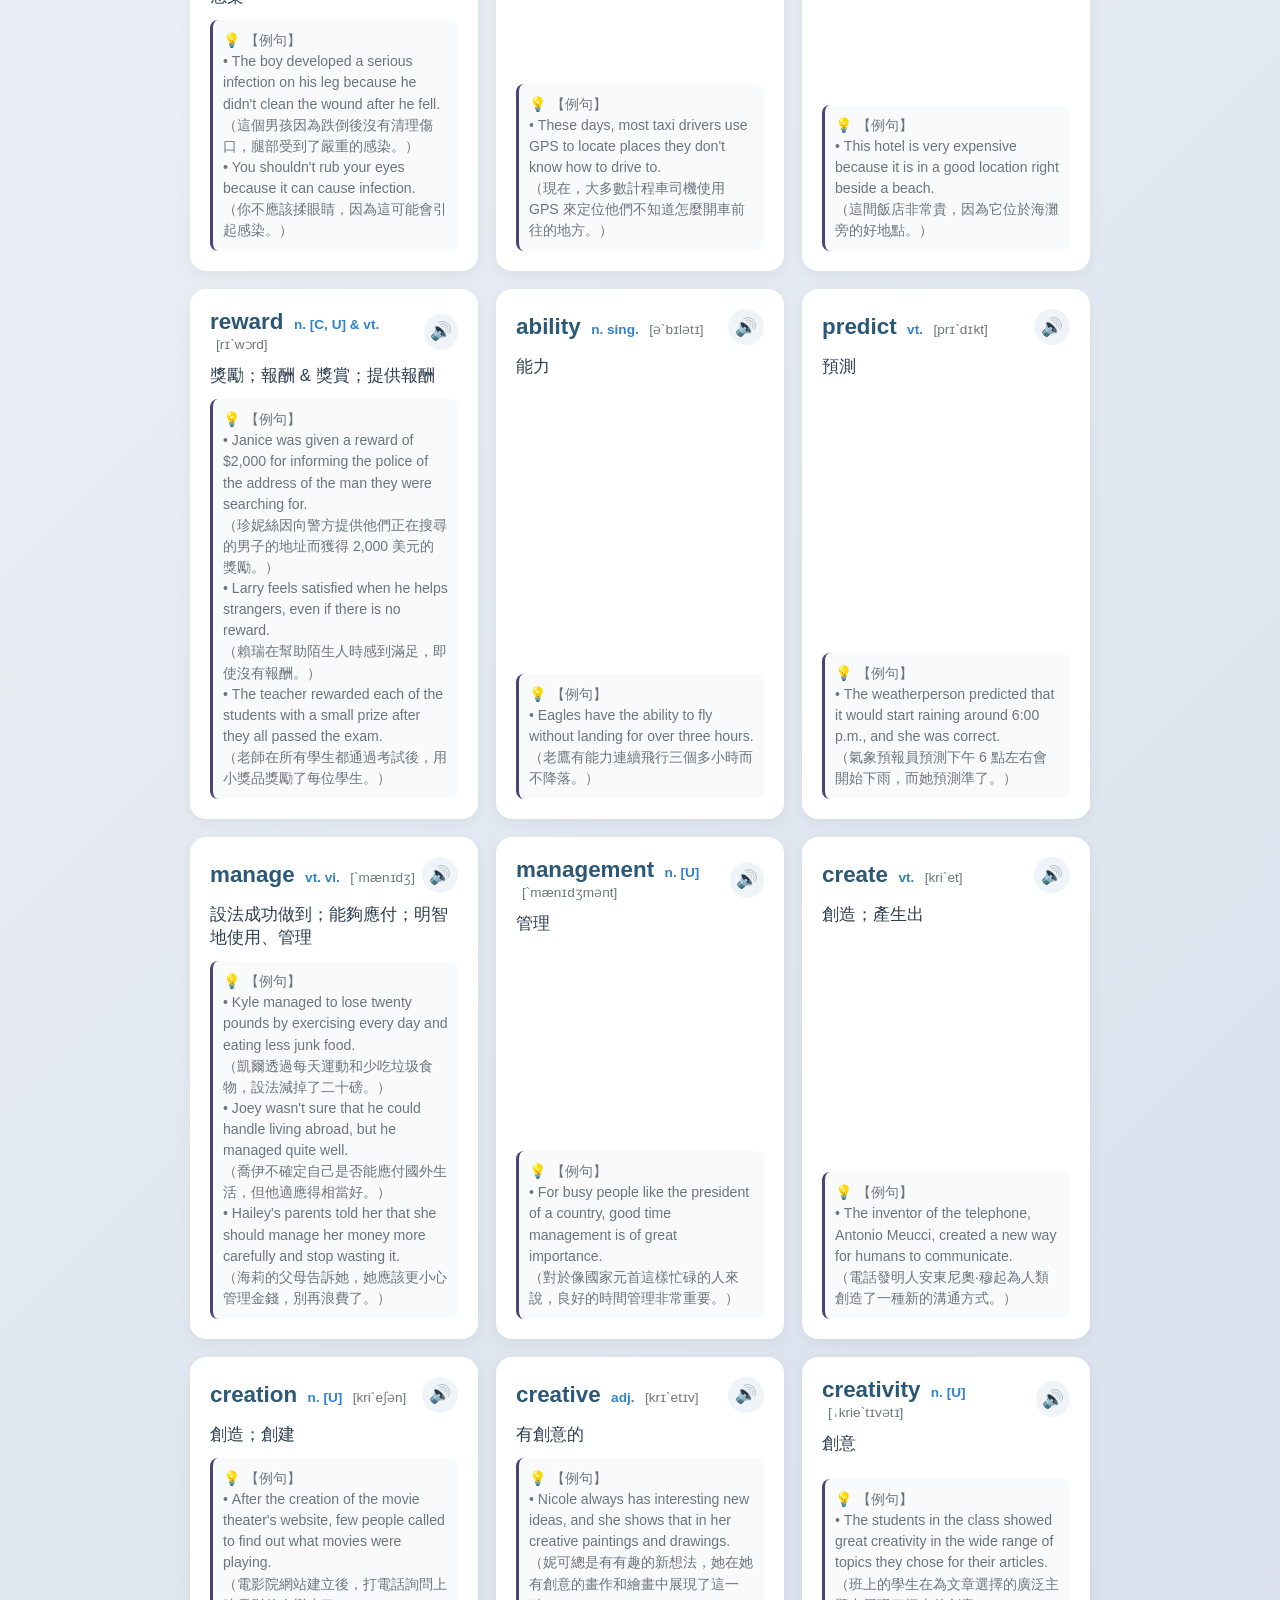
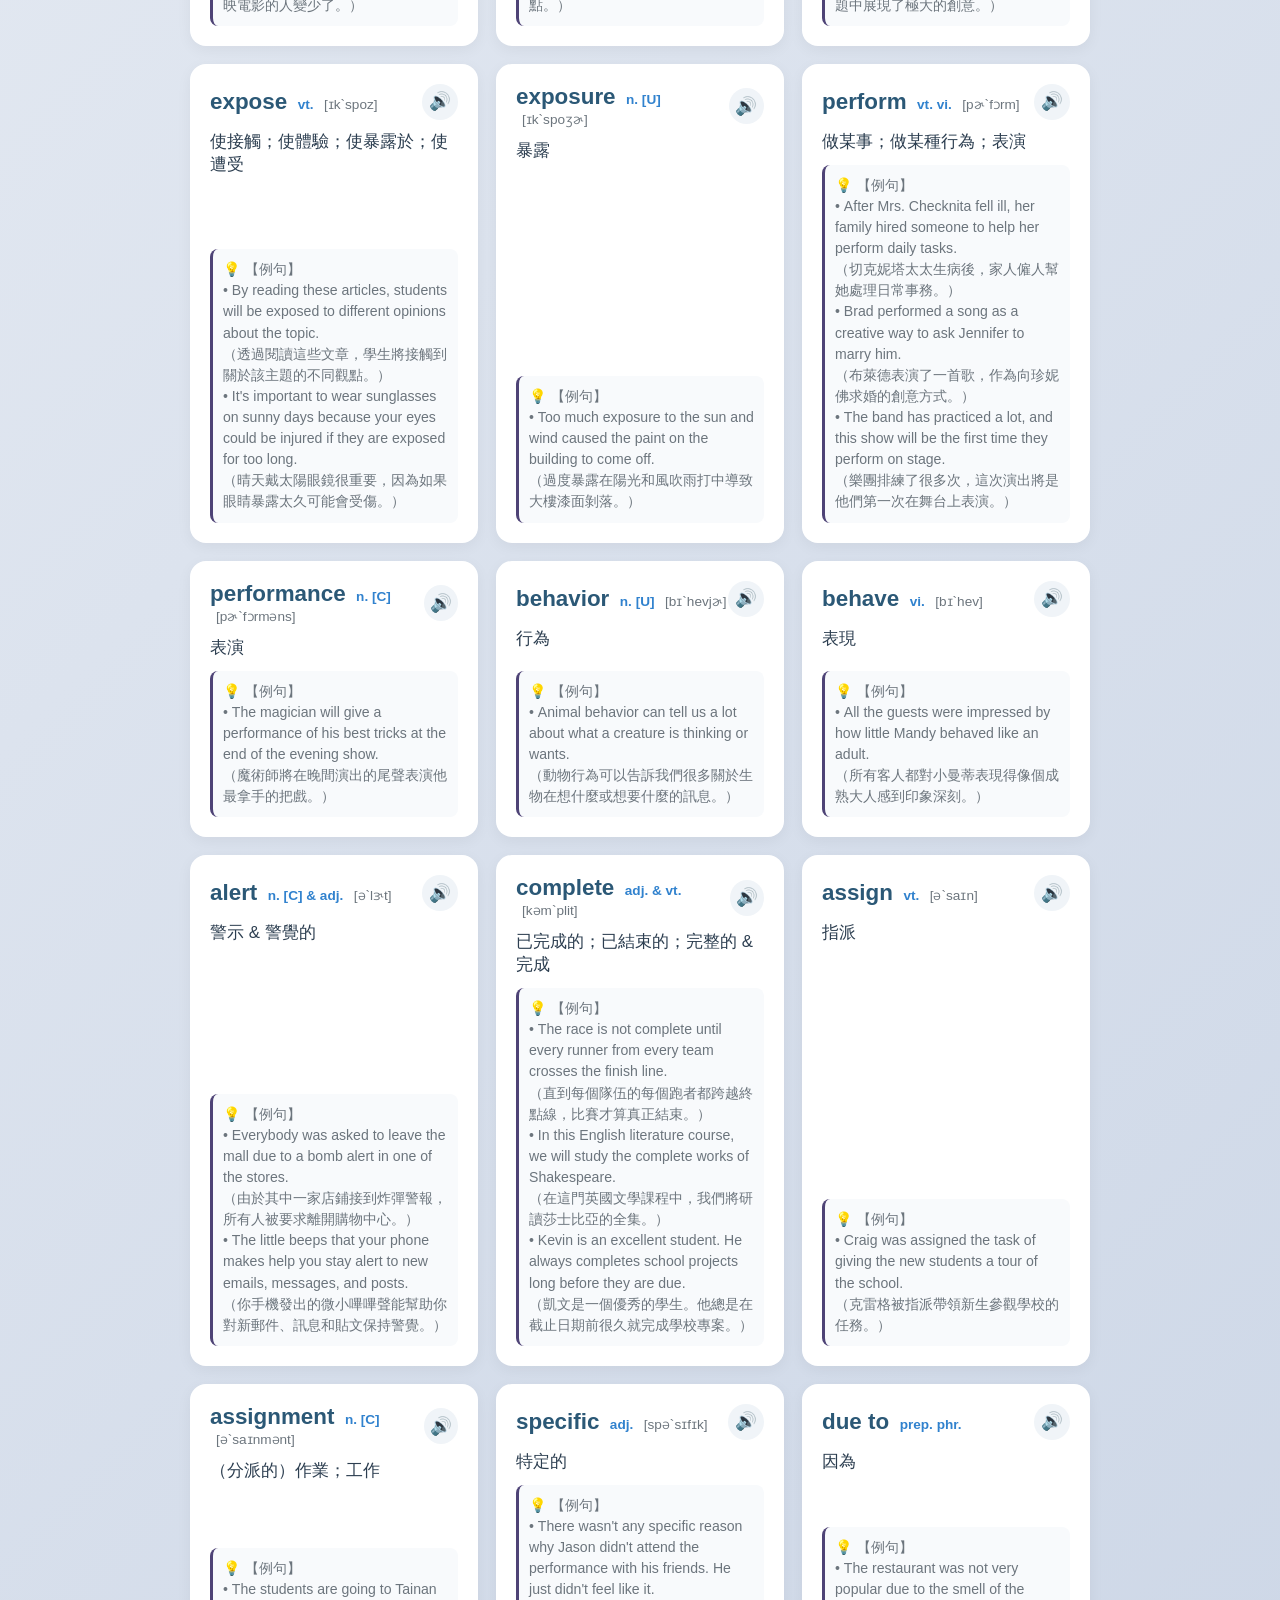
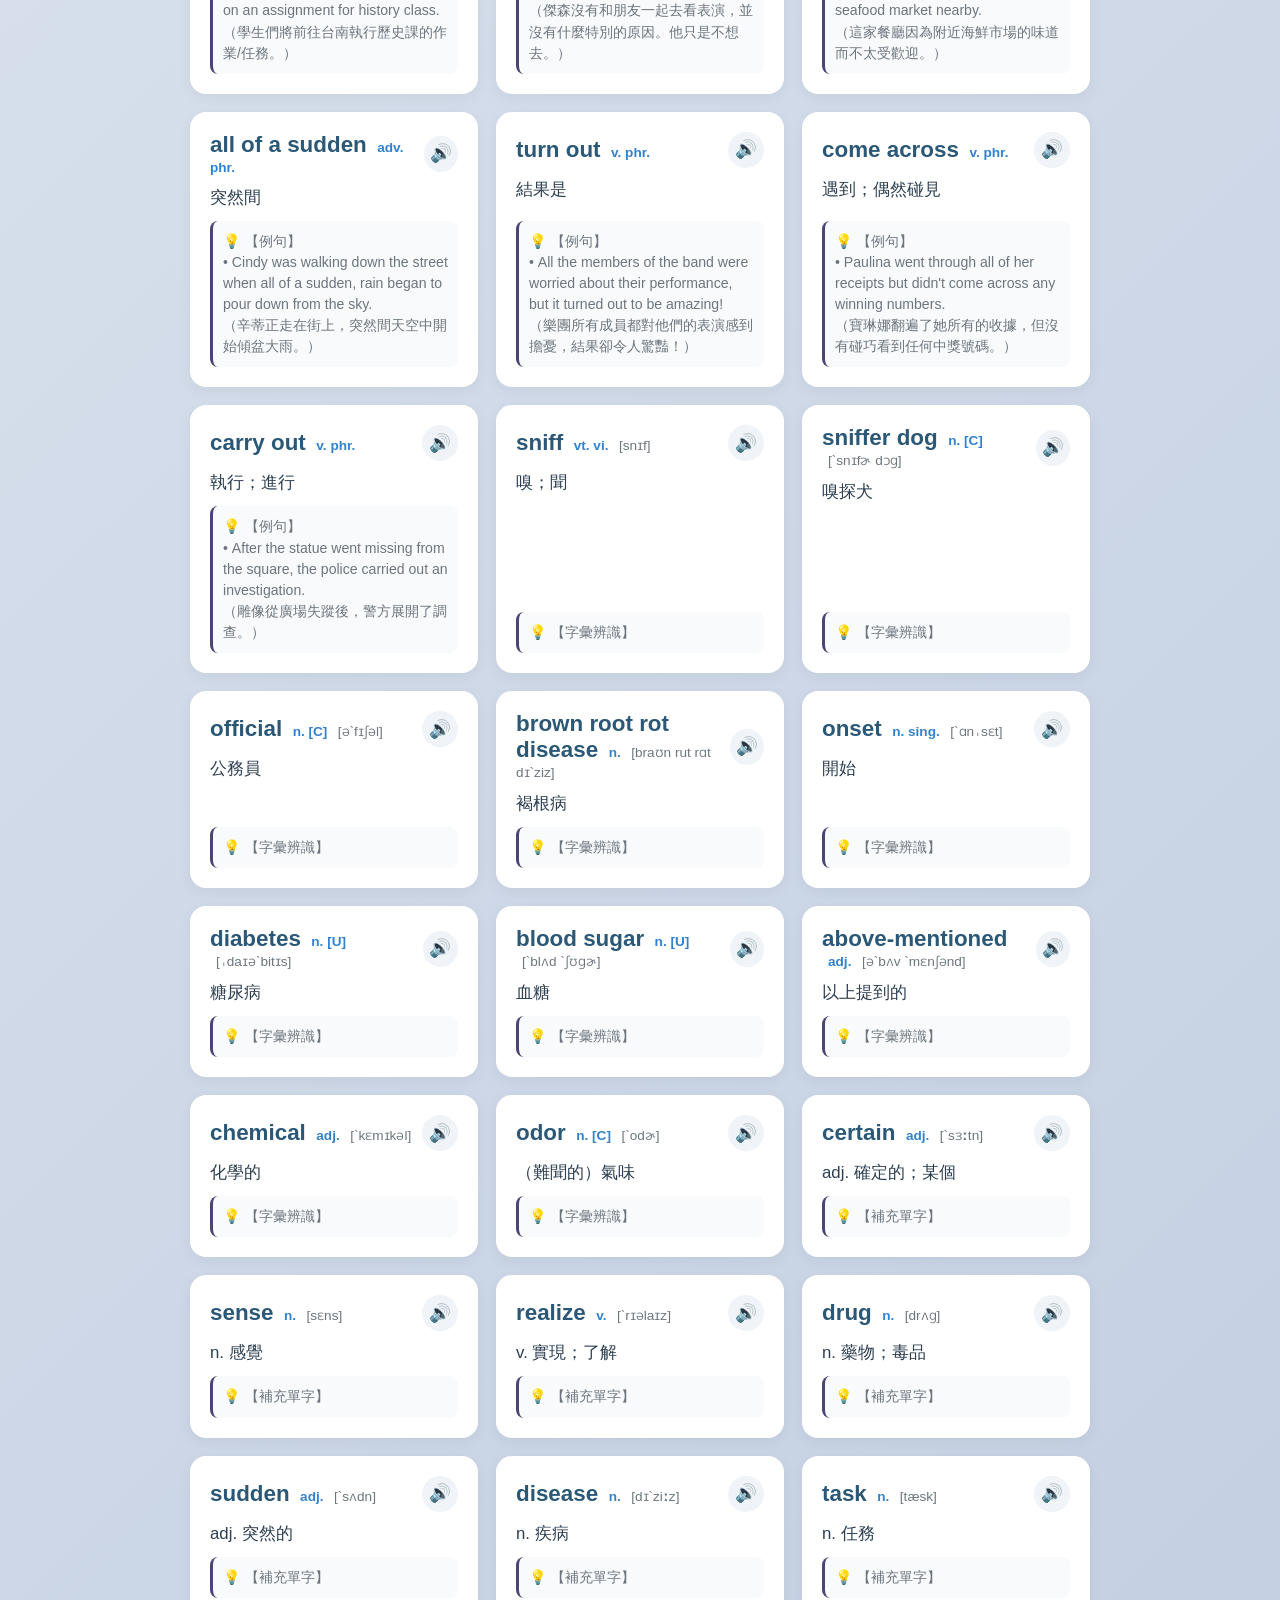
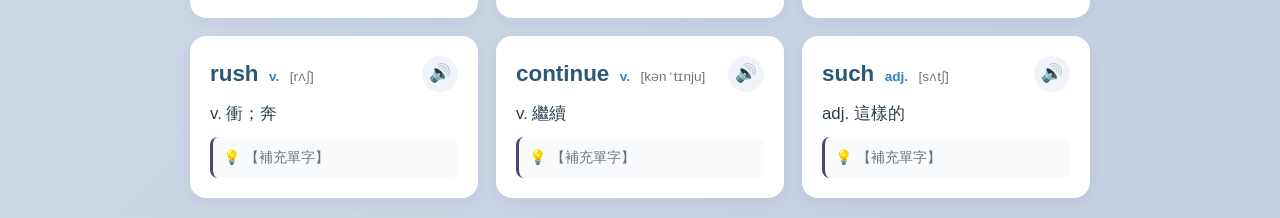
==== commit fccd8eb7: "調整首頁格式" ====
--- a/index.html
+++ b/index.html
@@ -15,9 +15,7 @@
             <button class="lesson1-btn lesson0-btn" onclick="location.href='index-7000-2.html'">📚核心單字</button>
         </div>
         <header>
-            
-            <h1 id="page-title">
-                <img src="logo.gif" alt="icon" style="width: 75px; height: 75px; border-radius: 50%; vertical-align: middle; margin-right: 8px;">
+            <h1 id="page-title"><img src="logo3.gif" alt="icon" style="width: 75px; height: 75px; border-radius: 50%; vertical-align: middle; margin-right: 8px;">
                 高一上英文課本-第二次段考 單字複習與測驗</h1>  
         </header>
 
@@ -40,7 +38,10 @@
             // { id: 'lesson1', shortId: 'l1', name: '第1課', dataVar: 'lesson1Data' },
             // { id: 'lesson2', shortId: 'l2', name: '第2課', dataVar: 'lesson2Data' },
             // { id: 'lesson3', shortId: 'l3', name: '第3課', dataVar: 'lesson3Data' },
-            { id: 'lesson4', shortId: 'l4', name: '第4課', dataVar: 'lesson4Data' }
+            { id: 'lesson4', shortId: 'l4', name: '第4課', dataVar: 'lesson4Data' },
+            { id: 'lesson5', shortId: 'l5', name: '第5課', dataVar: 'lesson5Data' },
+            { id: 'lesson6', shortId: 'l6', name: '第6課', dataVar: 'lesson6Data' },
+            { id: 'review2', shortId: 'review2', name: 'review2', dataVar: 'review2Data' }
             // 之後要加第5單元、第6單元...直接在這裡繼續加物件即可：
             // { id: 'lesson5', shortId: 'l5', name: '第5課', dataVar: 'magazine10w5WordsData' },
         ];
@@ -49,8 +50,11 @@
             //   magazine10w1WordsData: magazine10w1WordsData,
             //   magazine10w2WordsData: magazine10w2WordsData,
             //   magazine10w3WordsData: magazine10w3WordsData,
-              lesson4Data: lesson4Data
-             // 之後要加第5週、第6週...直接在這裡繼續加物件即可：
+              lesson4Data: lesson4Data,
+              lesson5Data: lesson5Data,
+              lesson6Data: lesson6Data,
+              review2Data: review2Data
+              // 之後要加第5週、第6週...直接在這裡繼續加物件即可：
              // magazine10w5WordsData: magazine10w5WordsData,
              //注意： 這裡的 magazine10w5WordsData 必須確實存在，否則可能出現 ReferenceError，導致後續程式無法執行。
          };
@@ -87,7 +91,7 @@
                 const sId = unit.shortId;
 
                 // 產生頂部按鈕
-                tabsHtml += `<button class="lesson-btn ${isActiveTab}" onclick="switchLesson('${unit.id}')">📚 ${unit.name}</button>`;
+                tabsHtml += `<button class="lesson-btn ${isActiveTab}" onclick="switchLesson('${unit.id}', this)">📚 ${unit.name}</button>`;
 
                 // 產生對應的單字列表與測驗介面（完全對齊 quiz-engine.js 所需的 ID）
                 contentsHtml += `
@@ -150,7 +154,7 @@
             });
 
             // 總測驗
-            tabsHtml += `<button class="lesson-btn" onclick="switchLesson('all')">🌟 總測驗</button>`;
+            tabsHtml += `<button class="lesson-btn" onclick="switchLesson('all', this)">🌟 總測驗</button>`;
             contentsHtml += `
                 <div id="all-container" class="lesson-content">
                     <div class="nav-tabs">
--- a/style.css
+++ b/style.css
@@ -21,10 +21,27 @@
         body {
             font-family: 'PingFang TC', 'Microsoft JhengHei', 'Helvetica Neue', Arial, sans-serif;
             background: var(--bg-grad);
+            /* background: url('bg1.gif') no-repeat center center fixed; */
+            
+            background-size: cover;
             margin: 0;
             padding: 20px;
             color: var(--text-main);
             min-height: 100vh;
+        }
+
+       /* 建立一個獨立的背景圖層來調整透明度 */
+        body::before {
+            content: "";
+            position: fixed;
+            top: 0;
+            left: 0;
+            width: 100%;
+            height: 100%;
+            background: url('bg1.gif') no-repeat center center;
+            background-size: cover;
+            opacity: 0.3; /* 數字越小越透明（0.1 ~ 1 之間，例如 0.3 代表 30% 不透明度） */
+            z-index: -1; /* 讓圖片保持在所有內容的最底層 */
         }
 
         .container {
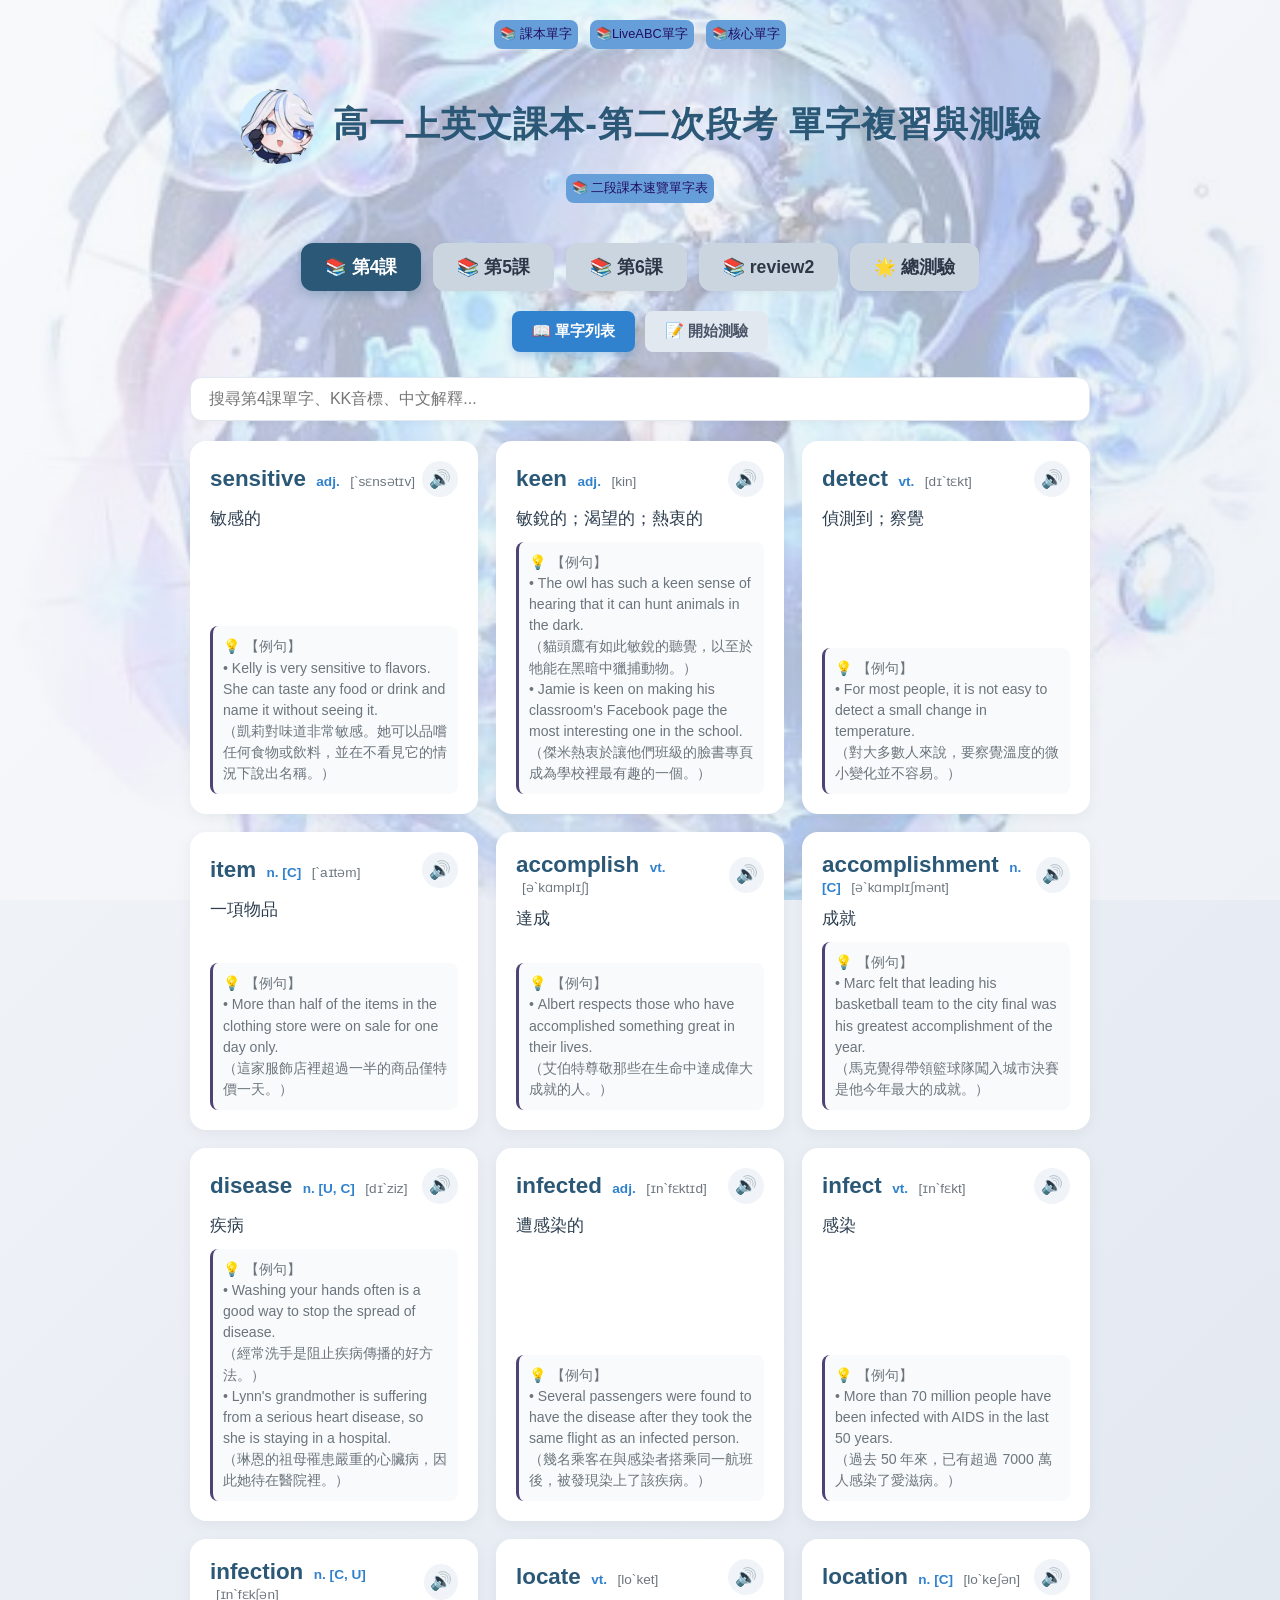
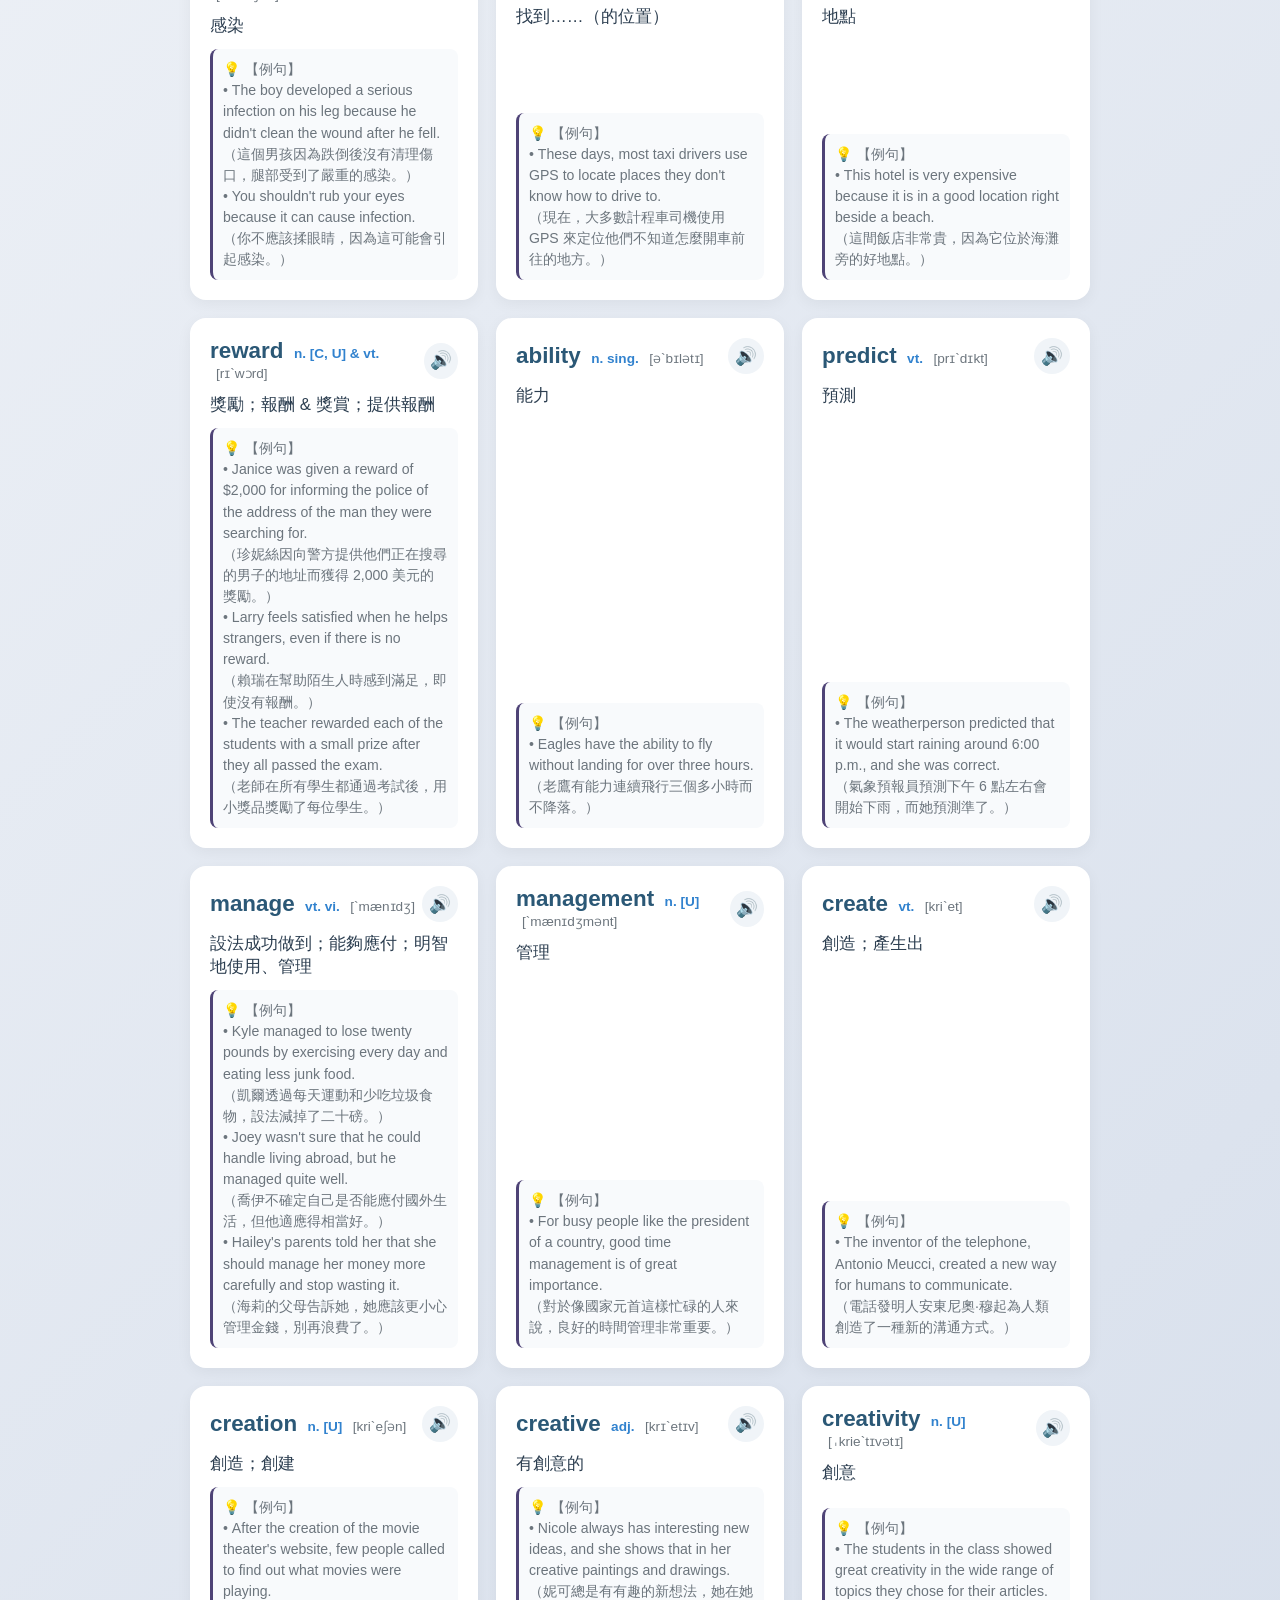
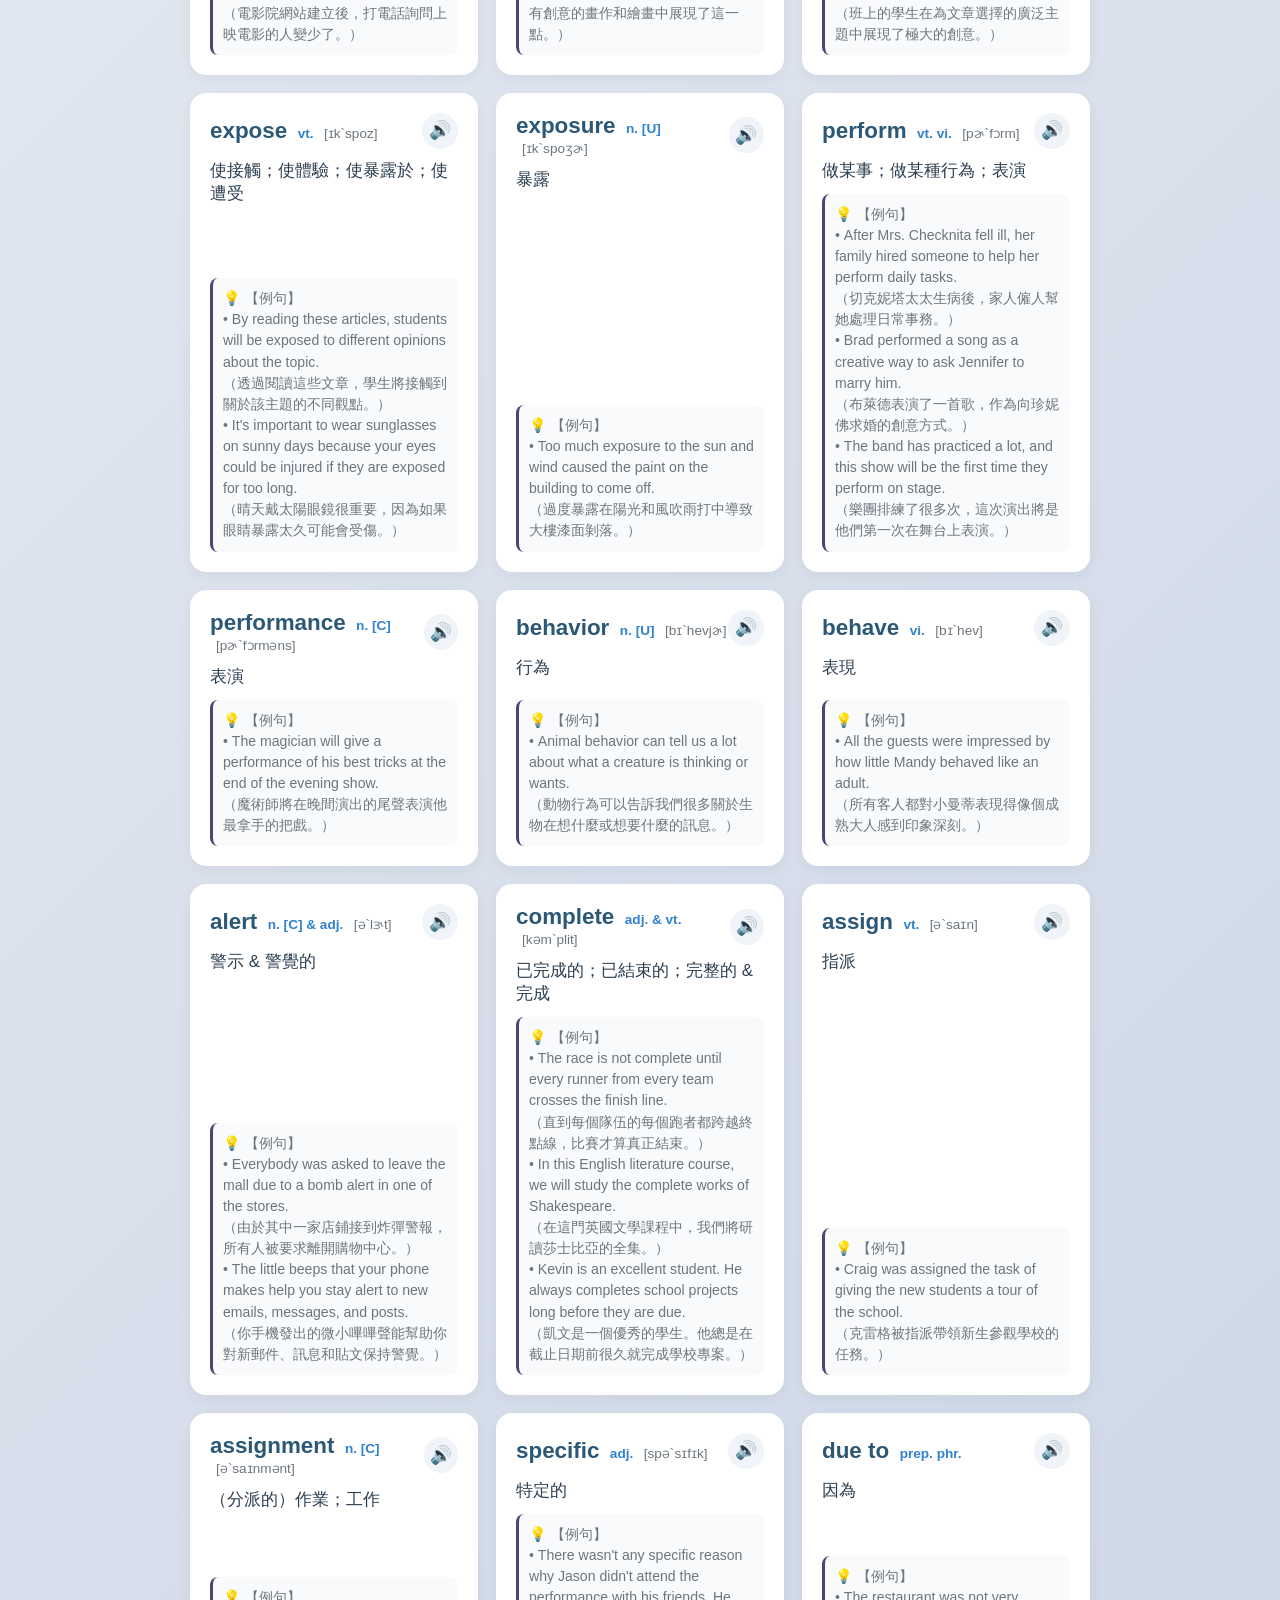
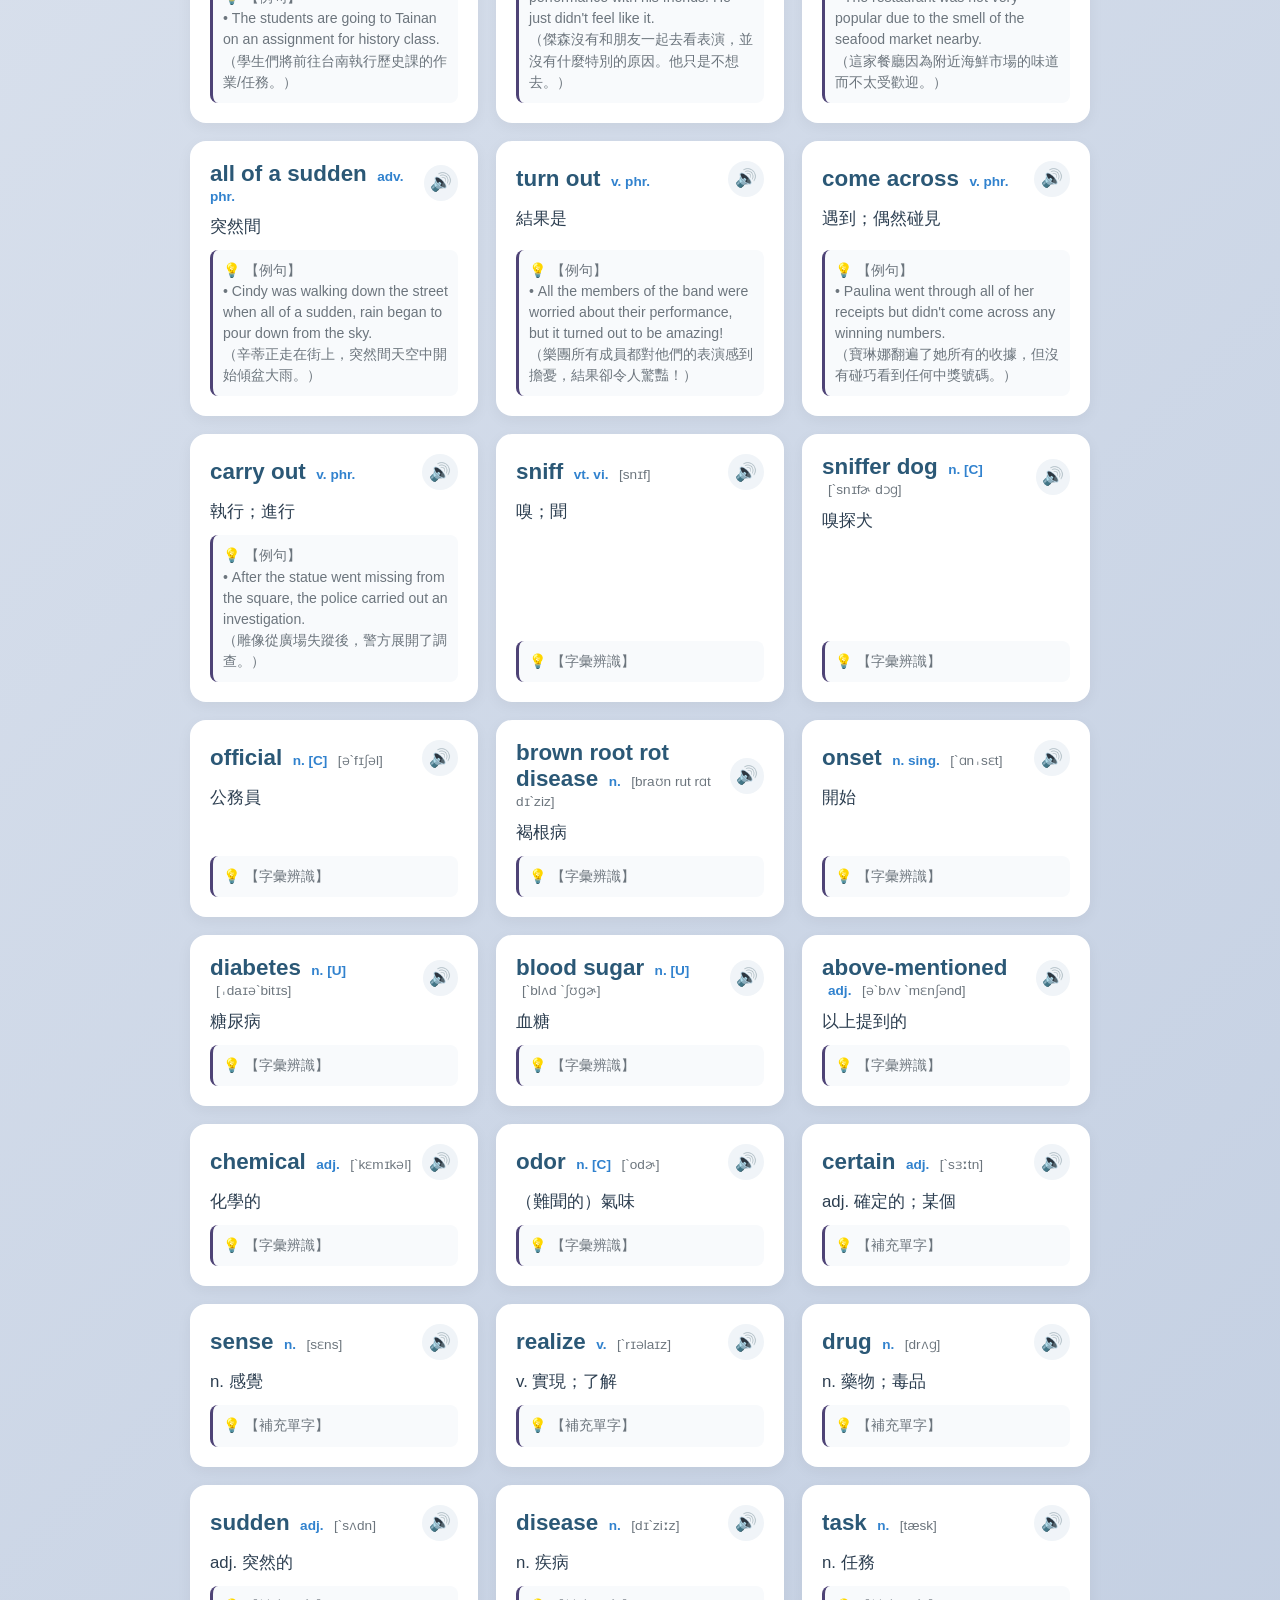
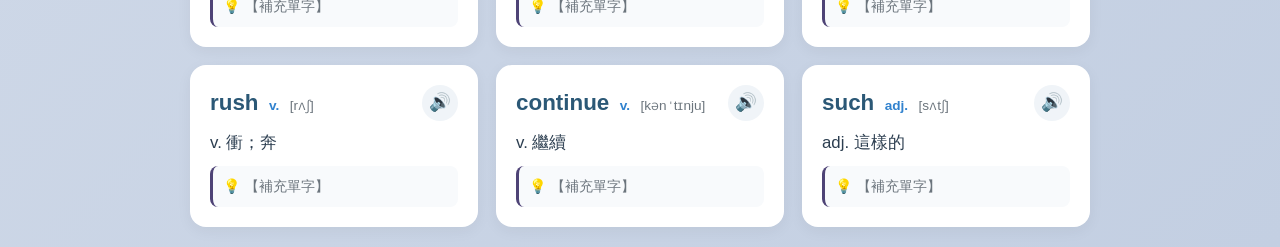
==== commit 9b54e4fb: "首頁同步更新" ====
--- a/index.html
+++ b/index.html
@@ -17,6 +17,9 @@
         <header>
             <h1 id="page-title"><img src="logo3.gif" alt="icon" style="width: 75px; height: 75px; border-radius: 50%; vertical-align: middle; margin-right: 8px;">
                 高一上英文課本-第二次段考 單字複習與測驗</h1>  
+
+                 <button class="lesson1-btn lesson0-btn" onclick="location.href='index-TextBook-2-quick.html'">📚 二段課本速覽單字表</button>
+       
         </header>
 
         <!-- 動態生成：單元切換頁籤 -->
